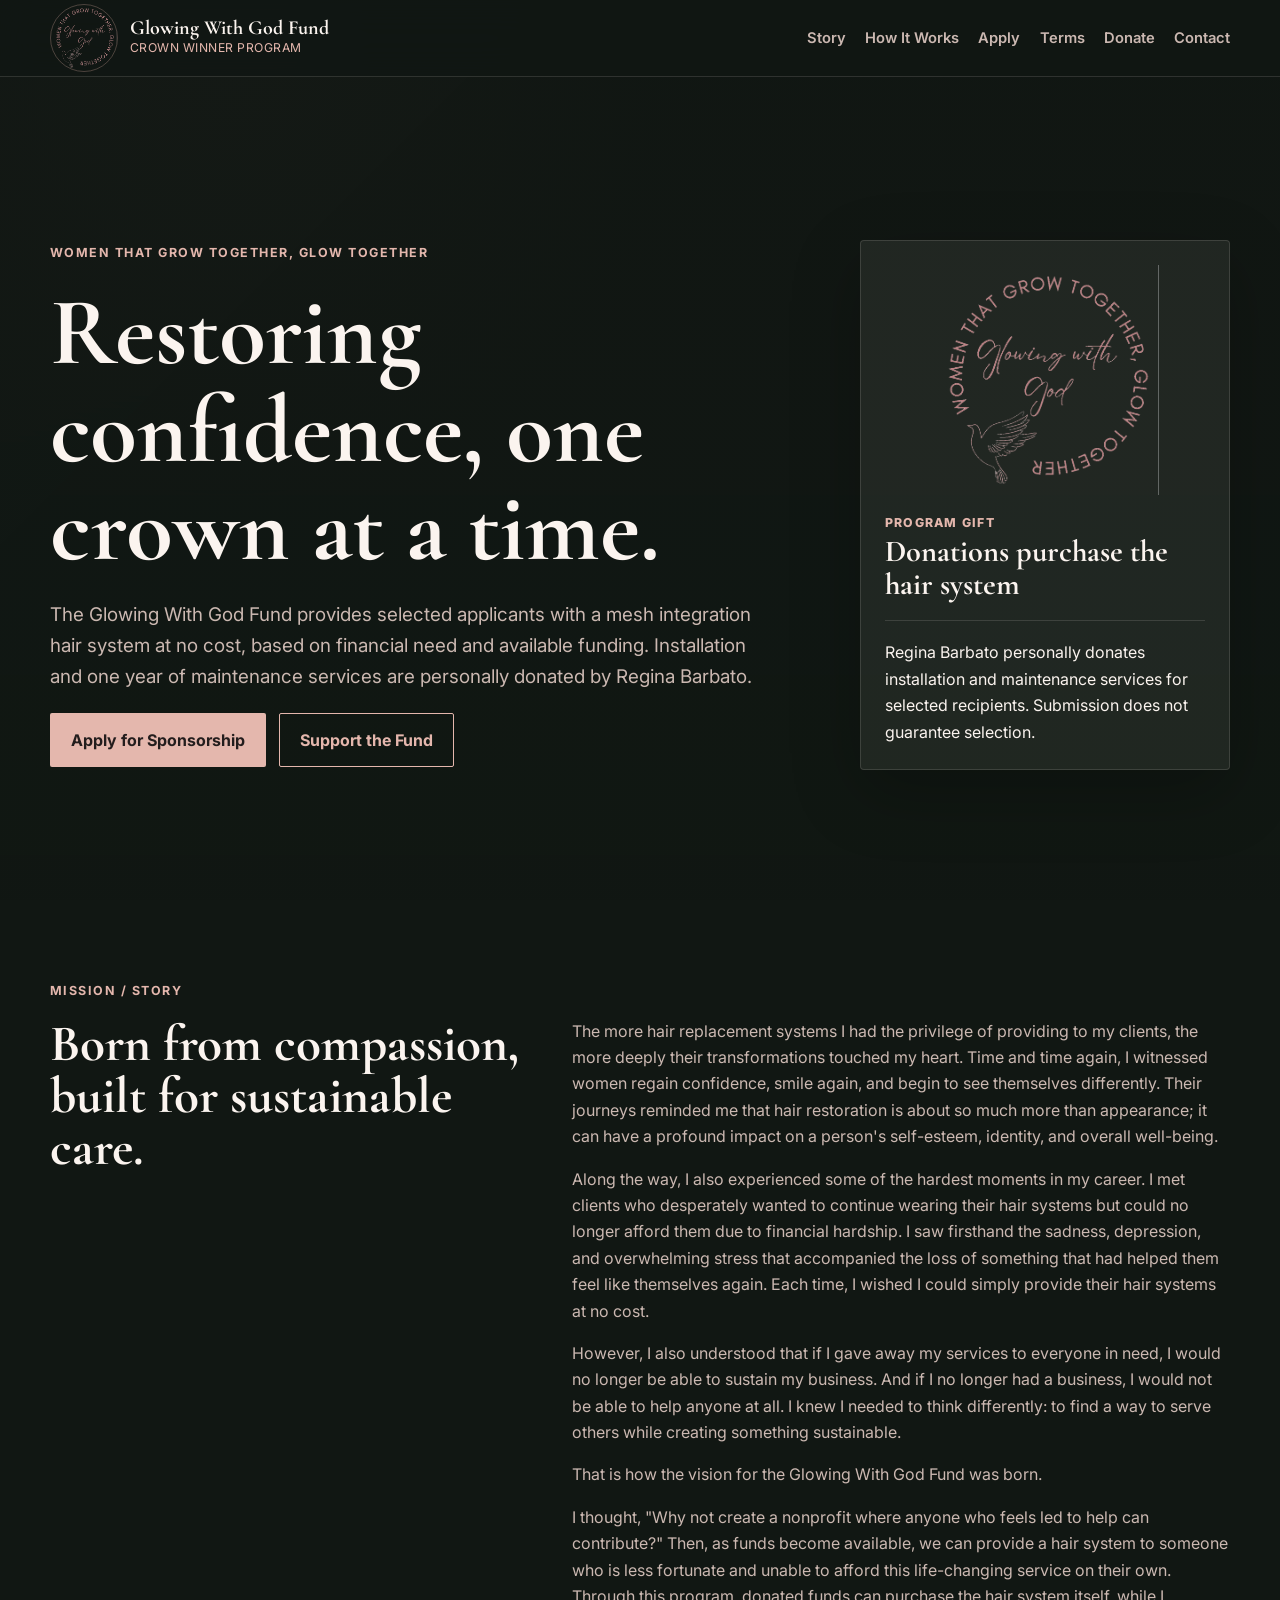
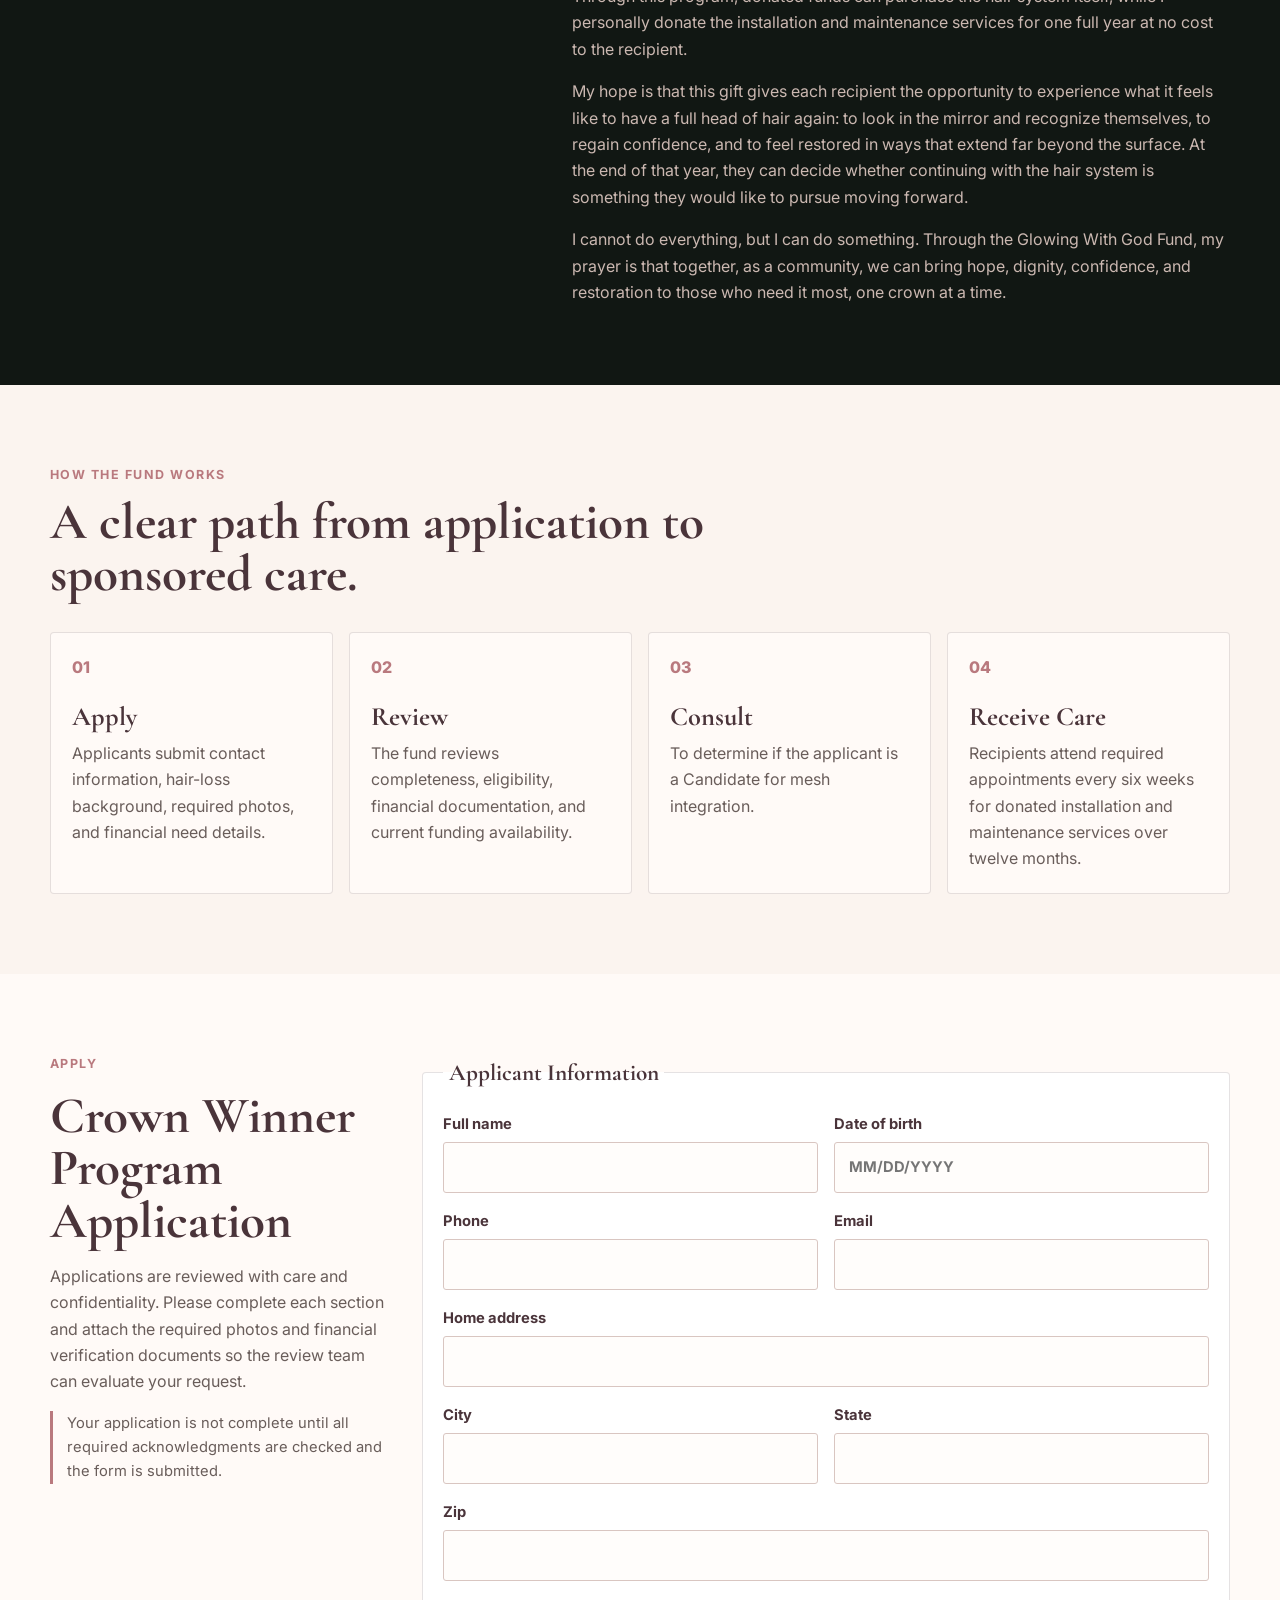
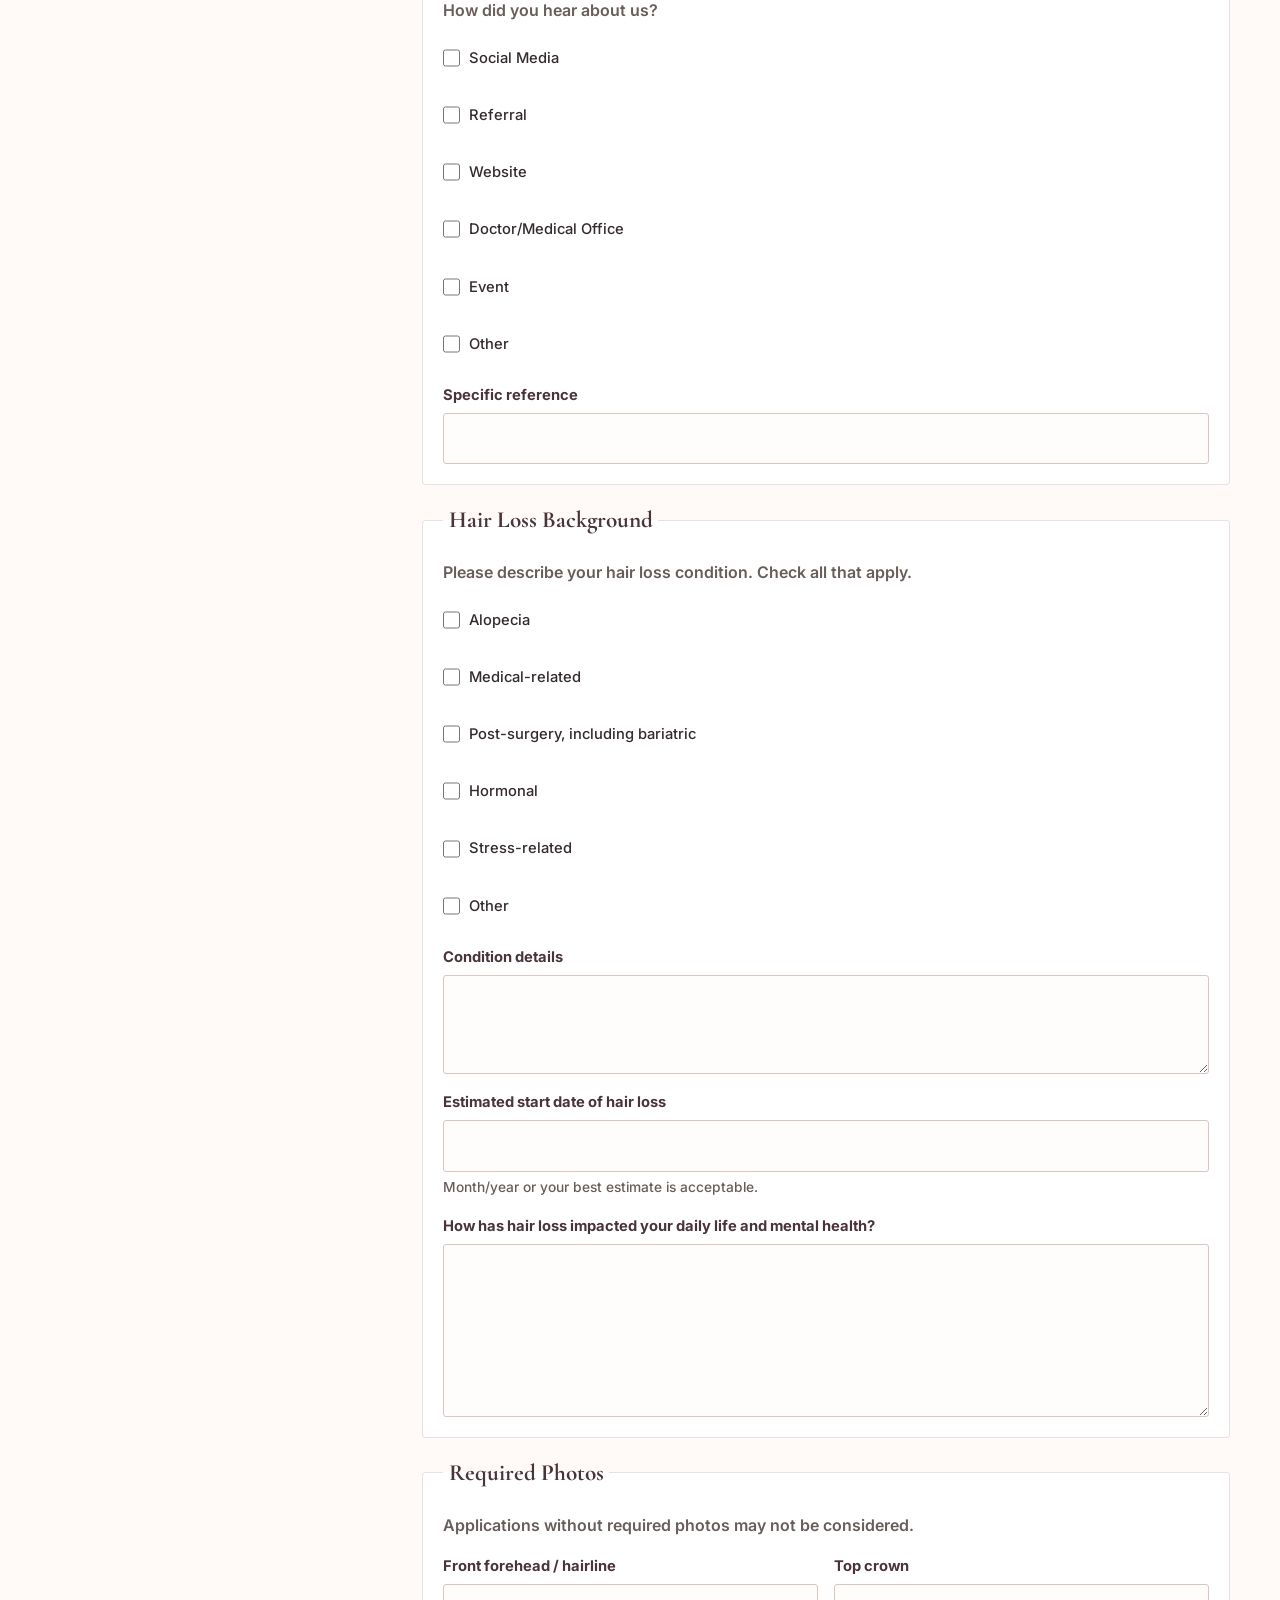
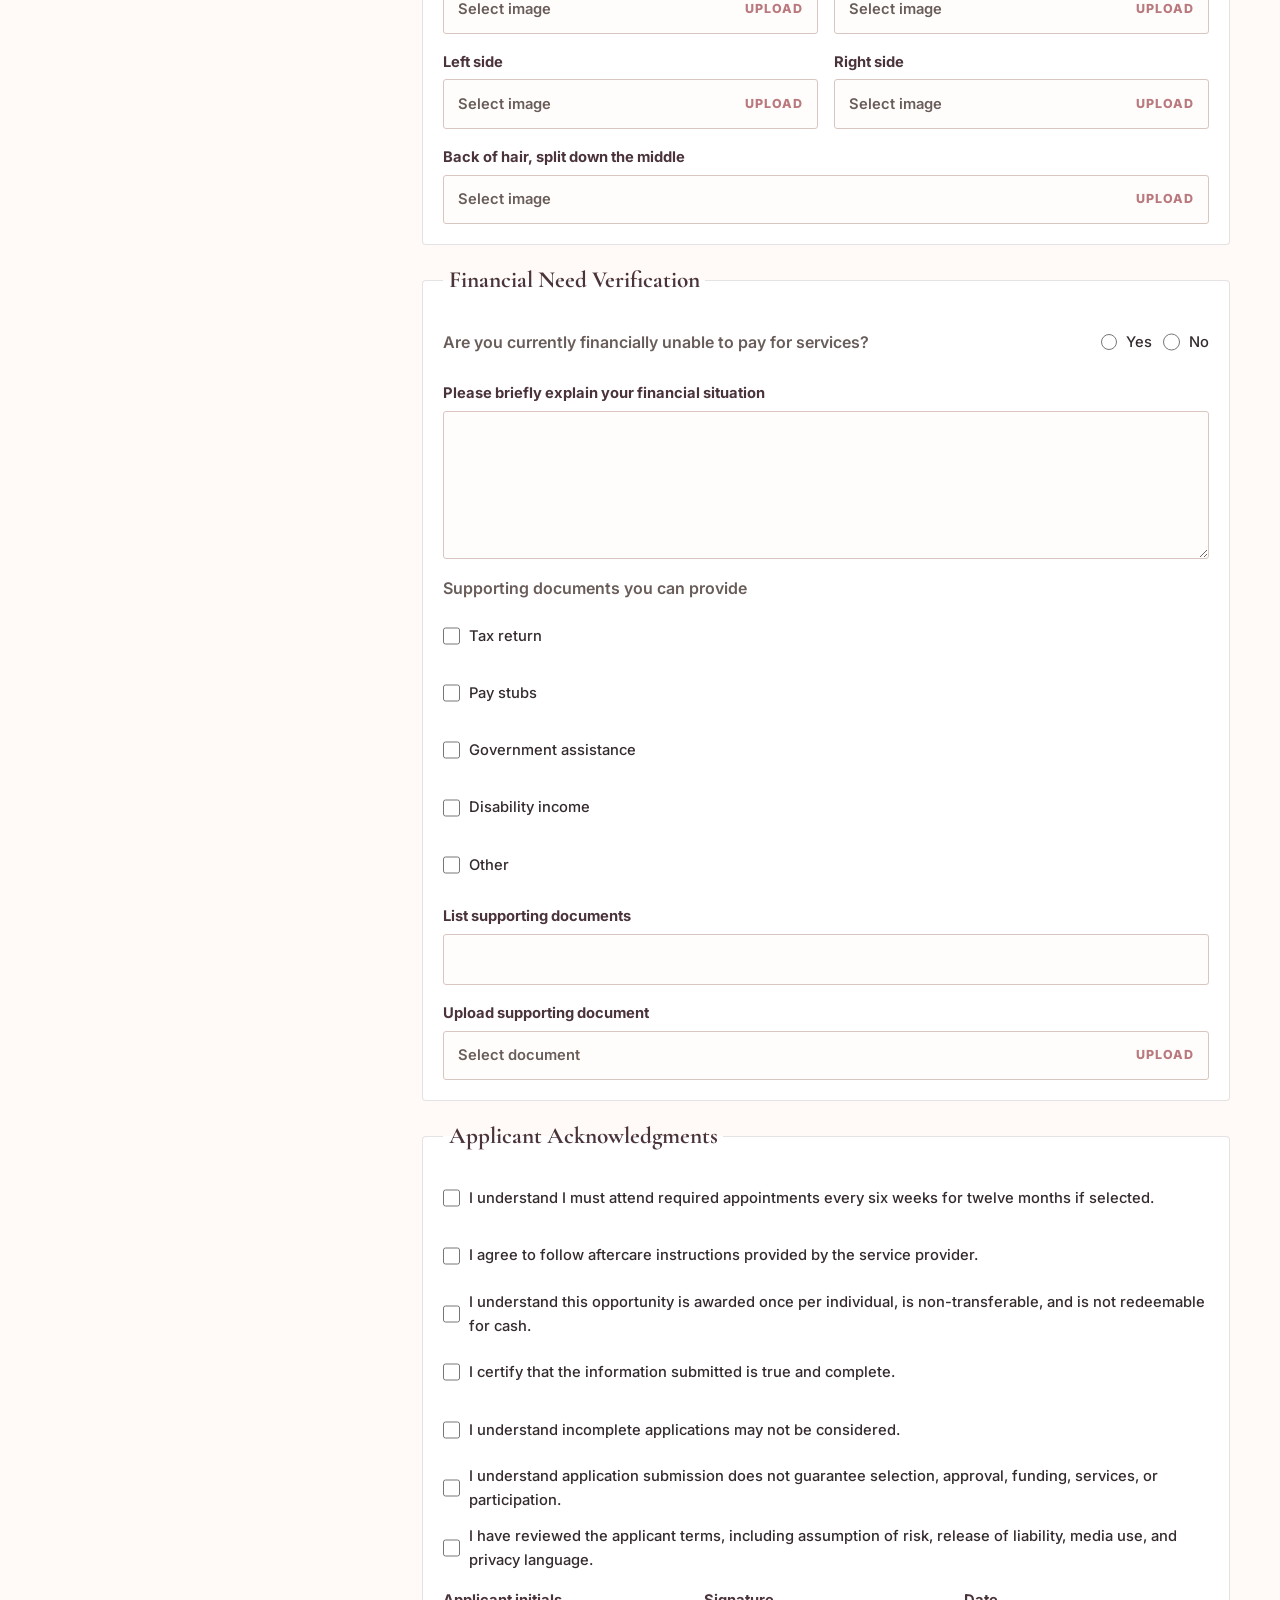
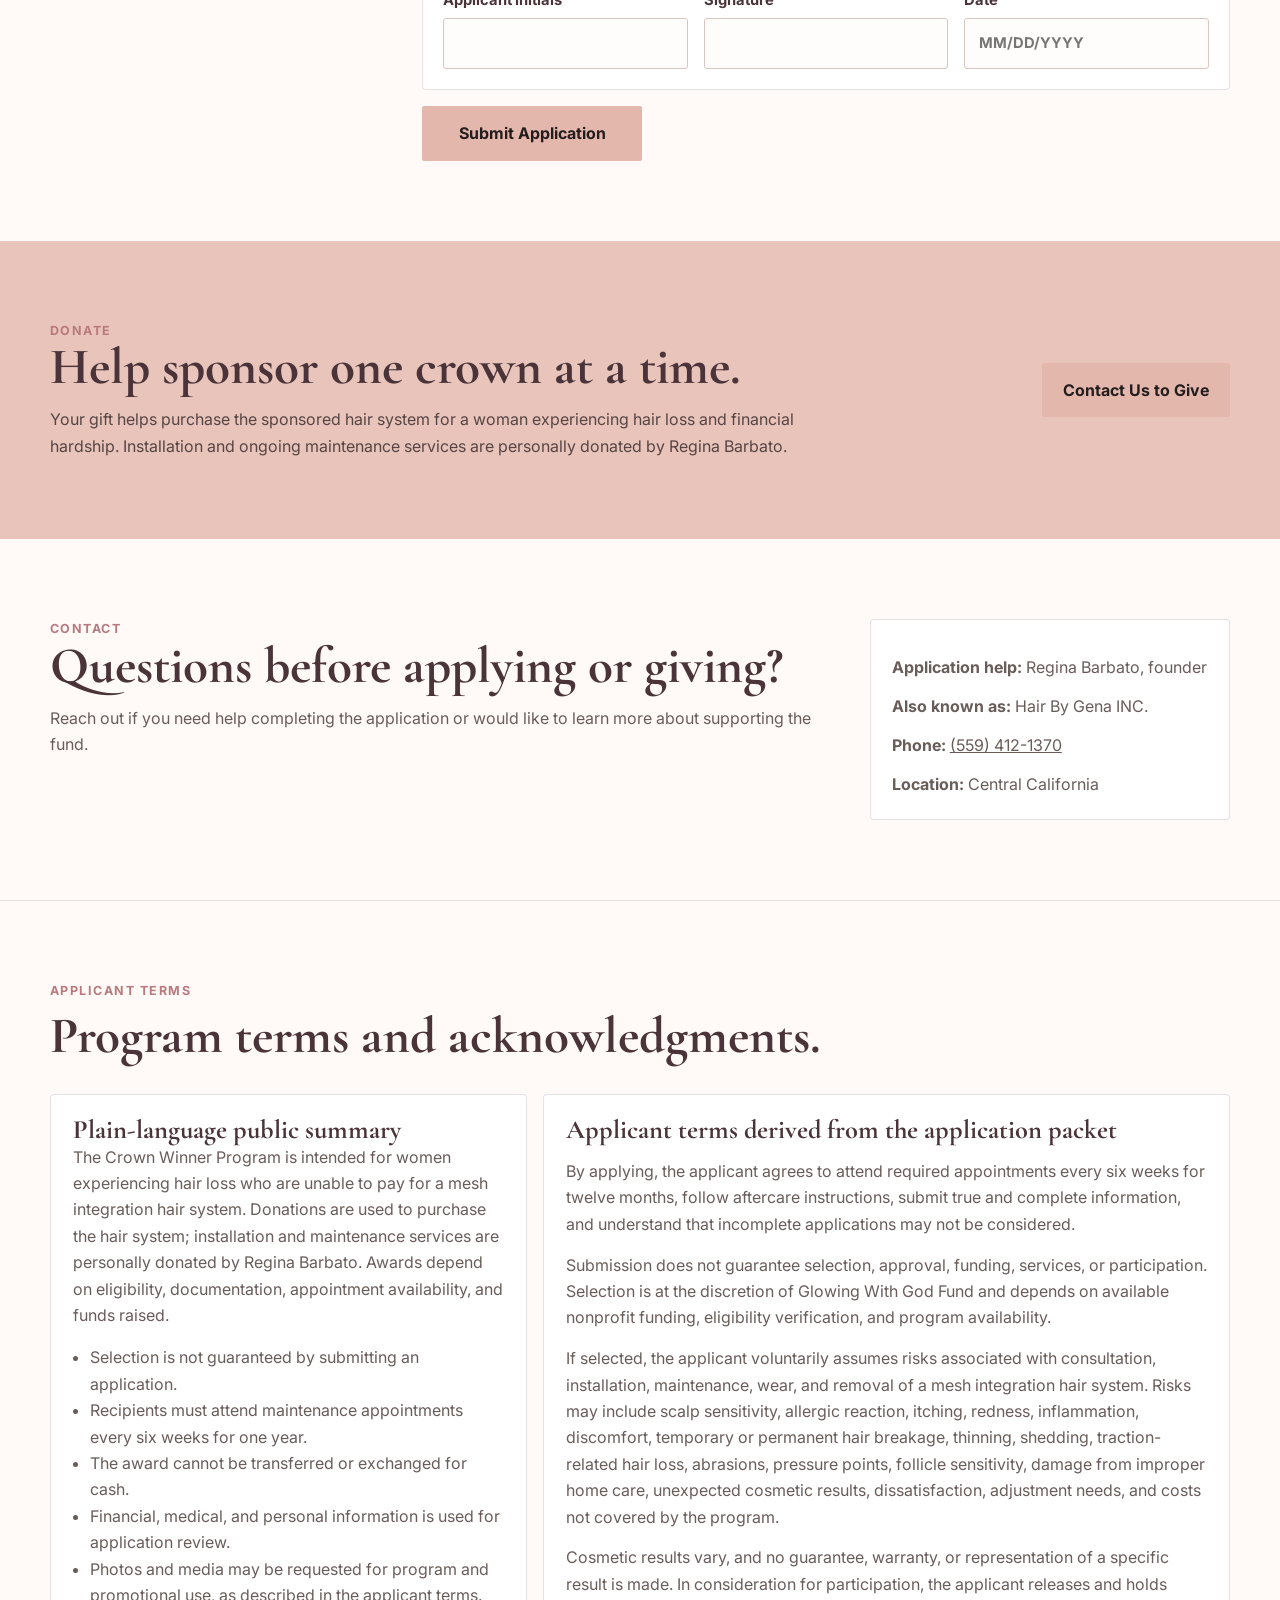
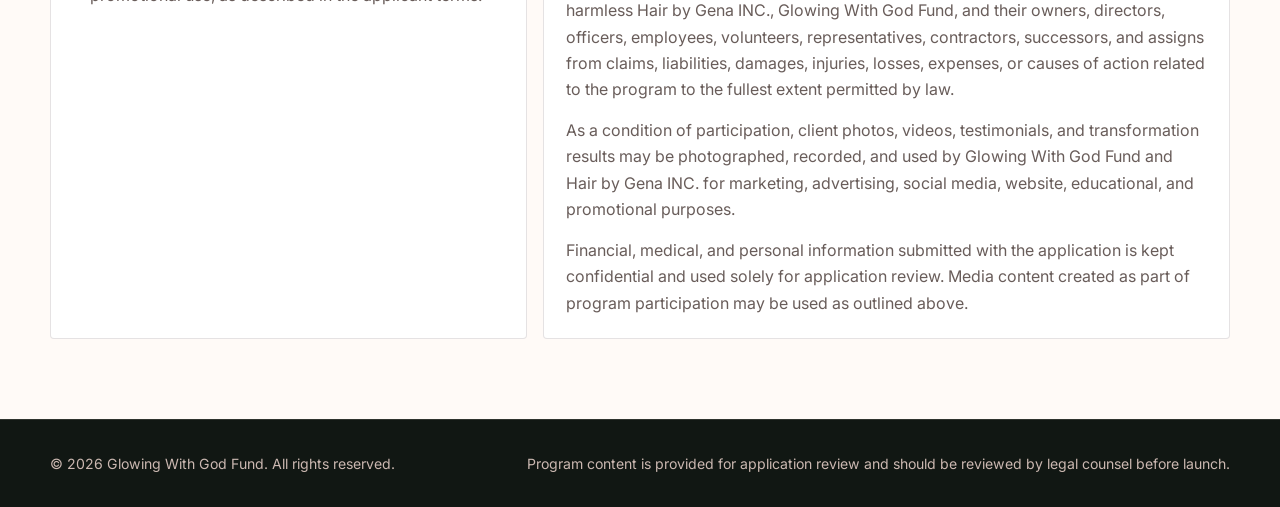
==== index.html @ 96e9b5cf "Publish static nonprofit site" ====
<!doctype html>
<html lang="en">
  <head>
    <meta charset="utf-8" />
    <meta name="viewport" content="width=device-width, initial-scale=1" />
    <title>Glowing With God Fund | Crown Winner Program</title>
    <meta
      name="description"
      content="Glowing With God Fund helps women experiencing hair loss receive a sponsored mesh integration hair system, with installation and maintenance services personally donated."
    />
    <link rel="preconnect" href="https://fonts.googleapis.com" />
    <link rel="preconnect" href="https://fonts.gstatic.com" crossorigin />
    <link
      href="https://fonts.googleapis.com/css2?family=Cormorant+Garamond:wght@500;600;700&family=Inter:wght@400;500;600;700&display=swap"
      rel="stylesheet"
    />
    <link rel="stylesheet" href="styles.css" />
  </head>
  <body>
    <a class="skip-link" href="#main">Skip to content</a>

    <header class="site-header" data-header>
      <nav class="nav" aria-label="Primary navigation">
        <a class="brand" href="#home" aria-label="Glowing With God Fund home">
          <img src="assets/glowing-with-god-logo-transparent.png" alt="" />
          <span>
            <strong>Glowing With God Fund</strong>
            <small>Crown Winner Program</small>
          </span>
        </a>
        <button class="nav-toggle" type="button" aria-expanded="false" aria-controls="nav-links">
          <span class="sr-only">Open navigation</span>
          <span></span><span></span><span></span>
        </button>
        <div class="nav-links" id="nav-links">
          <a href="#story">Story</a>
          <a href="#works">How It Works</a>
          <a href="#apply">Apply</a>
          <a href="#terms">Terms</a>
          <a href="#donate">Donate</a>
          <a href="#contact">Contact</a>
        </div>
      </nav>
    </header>

    <main id="main">
      <section class="hero" id="home">
        <div class="hero-copy">
          <p class="eyebrow">Women that grow together, glow together</p>
          <h1>Restoring confidence, one crown at a time.</h1>
          <p class="lead">
            The Glowing With God Fund provides selected applicants with a mesh integration hair
            system at no cost, based on financial need and available funding. Installation and one
            year of maintenance services are personally donated by Regina Barbato.
          </p>
          <div class="hero-actions">
            <a class="button primary" href="#apply">Apply for Sponsorship</a>
            <a class="button secondary" href="#donate">Support the Fund</a>
          </div>
        </div>
        <div class="hero-panel" aria-label="Program highlights">
          <img src="assets/glowing-with-god-logo-transparent.png" alt="Glowing With God Fund logo" />
          <div>
            <p class="stat-label">Program gift</p>
            <p class="stat">Donations purchase the hair system</p>
          </div>
          <div class="divider"></div>
          <p>
            Regina Barbato personally donates installation and maintenance services for selected
            recipients. Submission does not guarantee selection.
          </p>
        </div>
      </section>

      <section class="section story" id="story">
        <div class="section-kicker">Mission / Story</div>
        <div class="story-grid">
          <div>
            <h2>Born from compassion, built for sustainable care.</h2>
          </div>
          <div class="story-text">
            <p>
              The more hair replacement systems I had the privilege of providing to my clients, the
              more deeply their transformations touched my heart. Time and time again, I witnessed
              women regain confidence, smile again, and begin to see themselves differently. Their
              journeys reminded me that hair restoration is about so much more than appearance; it can
              have a profound impact on a person's self-esteem, identity, and overall well-being.
            </p>
            <p>
              Along the way, I also experienced some of the hardest moments in my career. I met
              clients who desperately wanted to continue wearing their hair systems but could no
              longer afford them due to financial hardship. I saw firsthand the sadness, depression,
              and overwhelming stress that accompanied the loss of something that had helped them
              feel like themselves again. Each time, I wished I could simply provide their hair
              systems at no cost.
            </p>
            <p>
              However, I also understood that if I gave away my services to everyone in need, I would
              no longer be able to sustain my business. And if I no longer had a business, I would
              not be able to help anyone at all. I knew I needed to think differently: to find a way
              to serve others while creating something sustainable.
            </p>
            <p>That is how the vision for the Glowing With God Fund was born.</p>
            <p>
              I thought, "Why not create a nonprofit where anyone who feels led to help can
              contribute?" Then, as funds become available, we can provide a hair system to someone
              who is less fortunate and unable to afford this life-changing service on their own.
              Through this program, donated funds can purchase the hair system itself, while I
              personally donate the installation and maintenance services for one full year at no cost
              to the recipient.
            </p>
            <p>
              My hope is that this gift gives each recipient the opportunity to experience what it
              feels like to have a full head of hair again: to look in the mirror and recognize
              themselves, to regain confidence, and to feel restored in ways that extend far beyond
              the surface. At the end of that year, they can decide whether continuing with the hair
              system is something they would like to pursue moving forward.
            </p>
            <p>
              I cannot do everything, but I can do something. Through the Glowing With God Fund, my
              prayer is that together, as a community, we can bring hope, dignity, confidence, and
              restoration to those who need it most, one crown at a time.
            </p>
          </div>
        </div>
      </section>

      <section class="section work-band" id="works">
        <div class="section-kicker">How the Fund Works</div>
        <h2>A clear path from application to sponsored care.</h2>
        <div class="steps">
          <article>
            <span>01</span>
            <h3>Apply</h3>
            <p>Applicants submit contact information, hair-loss background, required photos, and financial need details.</p>
          </article>
          <article>
            <span>02</span>
            <h3>Review</h3>
            <p>The fund reviews completeness, eligibility, financial documentation, and current funding availability.</p>
          </article>
          <article>
            <span>03</span>
            <h3>Consult</h3>
            <p>To determine if the applicant is a Candidate for mesh integration.</p>
          </article>
          <article>
            <span>04</span>
            <h3>Receive Care</h3>
            <p>Recipients attend required appointments every six weeks for donated installation and maintenance services over twelve months.</p>
          </article>
        </div>
      </section>

      <section class="section split-section" id="apply">
        <div class="section-intro">
          <p class="section-kicker">Apply</p>
          <h2>Crown Winner Program Application</h2>
          <p>
            Applications are reviewed with care and confidentiality. Please complete each section and
            attach the required photos and financial verification documents so the review team can
            evaluate your request.
          </p>
          <p class="small-note">
            Your application is not complete until all required acknowledgments are checked and the
            form is submitted.
          </p>
        </div>

        <form
          class="application-form"
          id="application-form"
          data-s3-upload-base-url="https://glowingwithgodfund-applications.s3.us-west-1.amazonaws.com/applications"
          data-google-sheets-endpoint="https://script.google.com/macros/s/AKfycbxCBGn1IDgrvnoCmrxVELpJODZOUtikKMqw_ncCc3iwYHxm-KV1kIiJFNYVpX8Do4hw/exec"
          method="post"
          enctype="multipart/form-data"
        >
          <fieldset>
            <legend>Applicant Information</legend>
            <div class="form-grid two">
              <label>Full name <input type="text" name="full_name" autocomplete="name" required /></label>
              <label>Date of birth <input type="text" name="date_of_birth" autocomplete="bday" inputmode="numeric" placeholder="MM/DD/YYYY" required /></label>
              <label>Phone <input type="tel" name="phone" autocomplete="tel" required /></label>
              <label>Email <input type="email" name="email" autocomplete="email" required /></label>
              <label class="wide">Home address <input type="text" name="address" autocomplete="street-address" required /></label>
              <label>City <input type="text" name="city" autocomplete="address-level2" required /></label>
              <label>State <input type="text" name="state" autocomplete="address-level1" maxlength="2" required /></label>
              <label>Zip <input type="text" name="zip" autocomplete="postal-code" required /></label>
            </div>
            <div class="check-group">
              <p>How did you hear about us?</p>
              <label><input type="checkbox" name="referral_source" value="Social Media" /> Social Media</label>
              <label><input type="checkbox" name="referral_source" value="Referral" /> Referral</label>
              <label><input type="checkbox" name="referral_source" value="Website" /> Website</label>
              <label><input type="checkbox" name="referral_source" value="Doctor/Medical Office" /> Doctor/Medical Office</label>
              <label><input type="checkbox" name="referral_source" value="Event" /> Event</label>
              <label><input type="checkbox" name="referral_source" value="Other" /> Other</label>
            </div>
            <label>Specific reference <input type="text" name="specific_reference" /></label>
          </fieldset>

          <fieldset>
            <legend>Hair Loss Background</legend>
            <div class="check-group">
              <p>Please describe your hair loss condition. Check all that apply.</p>
              <label><input type="checkbox" name="condition" value="Alopecia" /> Alopecia</label>
              <label><input type="checkbox" name="condition" value="Medical-related" /> Medical-related</label>
              <label><input type="checkbox" name="condition" value="Post-surgery" /> Post-surgery, including bariatric</label>
              <label><input type="checkbox" name="condition" value="Hormonal" /> Hormonal</label>
              <label><input type="checkbox" name="condition" value="Stress-related" /> Stress-related</label>
              <label><input type="checkbox" name="condition" value="Other" /> Other</label>
            </div>
            <label>Condition details <textarea name="condition_details" rows="3"></textarea></label>
            <label>Estimated start date of hair loss <input type="text" name="hair_loss_start" aria-describedby="hair-loss-start-help" /></label>
            <p class="field-help" id="hair-loss-start-help">Month/year or your best estimate is acceptable.</p>
            <label>How has hair loss impacted your daily life and mental health? <textarea name="impact" rows="6" required></textarea></label>
          </fieldset>

          <fieldset>
            <legend>Required Photos</legend>
            <p class="form-help">Applications without required photos may not be considered.</p>
            <div class="form-grid two">
              <label class="file-control">Front forehead / hairline <input type="file" name="photo_front" accept="image/*" required /><span>Select image</span></label>
              <label class="file-control">Top crown <input type="file" name="photo_crown" accept="image/*" required /><span>Select image</span></label>
              <label class="file-control">Left side <input type="file" name="photo_left" accept="image/*" required /><span>Select image</span></label>
              <label class="file-control">Right side <input type="file" name="photo_right" accept="image/*" required /><span>Select image</span></label>
              <label class="file-control wide">Back of hair, split down the middle <input type="file" name="photo_back" accept="image/*" required /><span>Select image</span></label>
            </div>
          </fieldset>

          <fieldset>
            <legend>Financial Need Verification</legend>
            <div class="radio-row">
              <p>Are you currently financially unable to pay for services?</p>
              <label><input type="radio" name="financial_hardship" value="Yes" required /> Yes</label>
              <label><input type="radio" name="financial_hardship" value="No" /> No</label>
            </div>
            <label>Please briefly explain your financial situation <textarea name="financial_explanation" rows="5" required></textarea></label>
            <div class="check-group">
              <p>Supporting documents you can provide</p>
              <label><input type="checkbox" name="supporting_documents" value="Tax return" /> Tax return</label>
              <label><input type="checkbox" name="supporting_documents" value="Pay stubs" /> Pay stubs</label>
              <label><input type="checkbox" name="supporting_documents" value="Government assistance" /> Government assistance</label>
              <label><input type="checkbox" name="supporting_documents" value="Disability income" /> Disability income</label>
              <label><input type="checkbox" name="supporting_documents" value="Other" /> Other</label>
            </div>
            <label>List supporting documents <input type="text" name="supporting_documents_list" /></label>
            <label class="file-control">Upload supporting document <input type="file" name="supporting_document_upload" /><span>Select document</span></label>
          </fieldset>

          <fieldset>
            <legend>Applicant Acknowledgments</legend>
            <div class="acknowledgments">
              <label><input type="checkbox" required /> I understand I must attend required appointments every six weeks for twelve months if selected.</label>
              <label><input type="checkbox" required /> I agree to follow aftercare instructions provided by the service provider.</label>
              <label><input type="checkbox" required /> I understand this opportunity is awarded once per individual, is non-transferable, and is not redeemable for cash.</label>
              <label><input type="checkbox" required /> I certify that the information submitted is true and complete.</label>
              <label><input type="checkbox" required /> I understand incomplete applications may not be considered.</label>
              <label><input type="checkbox" required /> I understand application submission does not guarantee selection, approval, funding, services, or participation.</label>
              <label><input type="checkbox" required /> I have reviewed the applicant terms, including assumption of risk, release of liability, media use, and privacy language.</label>
            </div>
            <div class="form-grid three">
              <label>Applicant initials <input type="text" name="initials" maxlength="6" required /></label>
              <label>Signature <input type="text" name="signature" required /></label>
              <label>Date <input type="text" name="signature_date" inputmode="numeric" placeholder="MM/DD/YYYY" required /></label>
            </div>
          </fieldset>

          <div class="form-actions">
            <button class="button primary" type="submit">Submit Application</button>
            <p id="form-status" role="status" aria-live="polite"></p>
          </div>
        </form>
      </section>

      <section class="section donate-band" id="donate">
        <div>
          <p class="section-kicker">Donate</p>
          <h2>Help sponsor one crown at a time.</h2>
          <p>
            Your gift helps purchase the sponsored hair system for a woman experiencing hair loss
            and financial hardship. Installation and ongoing maintenance services are personally
            donated by Regina Barbato.
          </p>
        </div>
        <a class="button primary" href="#contact">Contact Us to Give</a>
      </section>

      <section class="section contact" id="contact">
        <div>
          <p class="section-kicker">Contact</p>
          <h2>Questions before applying or giving?</h2>
          <p>
            Reach out if you need help completing the application or would like to learn more about
            supporting the fund.
          </p>
        </div>
        <div class="contact-card">
          <p><strong>Application help:</strong> Regina Barbato, founder</p>
          <p><strong>Also known as:</strong> Hair By Gena INC.</p>
          <p><strong>Phone:</strong> <a href="tel:+15594121370">(559) 412-1370</a></p>
          <p><strong>Location:</strong> Central California</p>
        </div>
      </section>

      <section class="section terms" id="terms">
        <div class="section-kicker">Applicant Terms</div>
        <h2>Program terms and acknowledgments.</h2>
        <div class="terms-grid">
          <article>
            <h3>Plain-language public summary</h3>
            <p>
              The Crown Winner Program is intended for women experiencing hair loss who are unable to
              pay for a mesh integration hair system. Donations are used to purchase the hair system;
              installation and maintenance services are personally donated by Regina Barbato. Awards
              depend on eligibility, documentation, appointment availability, and funds raised.
            </p>
            <ul>
              <li>Selection is not guaranteed by submitting an application.</li>
              <li>Recipients must attend maintenance appointments every six weeks for one year.</li>
              <li>The award cannot be transferred or exchanged for cash.</li>
              <li>Financial, medical, and personal information is used for application review.</li>
              <li>Photos and media may be requested for program and promotional use, as described in the applicant terms.</li>
            </ul>
          </article>
          <article class="formal-terms">
            <h3>Applicant terms derived from the application packet</h3>
            <p>
              By applying, the applicant agrees to attend required appointments every six weeks for
              twelve months, follow aftercare instructions, submit true and complete information, and
              understand that incomplete applications may not be considered.
            </p>
            <p>
              Submission does not guarantee selection, approval, funding, services, or participation.
              Selection is at the discretion of Glowing With God Fund and depends on available
              nonprofit funding, eligibility verification, and program availability.
            </p>
            <p>
              If selected, the applicant voluntarily assumes risks associated with consultation,
              installation, maintenance, wear, and removal of a mesh integration hair system. Risks may
              include scalp sensitivity, allergic reaction, itching, redness, inflammation,
              discomfort, temporary or permanent hair breakage, thinning, shedding, traction-related
              hair loss, abrasions, pressure points, follicle sensitivity, damage from improper home
              care, unexpected cosmetic results, dissatisfaction, adjustment needs, and costs not
              covered by the program.
            </p>
            <p>
              Cosmetic results vary, and no guarantee, warranty, or representation of a specific
              result is made. In consideration for participation, the applicant releases and holds
              harmless Hair by Gena INC., Glowing With God Fund, and their owners, directors,
              officers, employees, volunteers, representatives, contractors, successors, and assigns
              from claims, liabilities, damages, injuries, losses, expenses, or causes of action
              related to the program to the fullest extent permitted by law.
            </p>
            <p>
              As a condition of participation, client photos, videos, testimonials, and transformation
              results may be photographed, recorded, and used by Glowing With God Fund and Hair by
              Gena INC. for marketing, advertising, social media, website, educational, and
              promotional purposes.
            </p>
            <p>
              Financial, medical, and personal information submitted with the application is kept
              confidential and used solely for application review. Media content created as part of
              program participation may be used as outlined above.
            </p>
          </article>
        </div>
      </section>
    </main>

    <footer class="footer">
      <p>&copy; <span id="year"></span> Glowing With God Fund. All rights reserved.</p>
      <p>Program content is provided for application review and should be reviewed by legal counsel before launch.</p>
    </footer>

    <script src="script.js"></script>
  </body>
</html>
---- styles.css ----
:root {
  --bg: #111713;
  --bg-soft: #171f1a;
  --paper: #fbf4ef;
  --paper-warm: #f1ded6;
  --ink: #352b2d;
  --muted: #cbb8b1;
  --muted-dark: #695d5a;
  --rose: #e4b7ad;
  --rose-deep: #b9797e;
  --plum: #4a343a;
  --gold: #c8a46b;
  --line: rgba(228, 183, 173, 0.28);
  --dark-line: rgba(255, 244, 239, 0.13);
  --shadow: 0 22px 70px rgba(0, 0, 0, 0.24);
  --serif: "Cormorant Garamond", Georgia, serif;
  --sans: "Inter", system-ui, -apple-system, BlinkMacSystemFont, "Segoe UI", sans-serif;
}

* {
  box-sizing: border-box;
}

html {
  scroll-behavior: smooth;
}

body {
  margin: 0;
  background: var(--bg);
  color: var(--paper);
  font-family: var(--sans);
  font-size: 16px;
  line-height: 1.65;
}

body::before {
  position: fixed;
  inset: 0;
  z-index: -1;
  background:
    linear-gradient(rgba(17, 23, 19, 0.92), rgba(17, 23, 19, 0.96)),
    radial-gradient(circle at 18% 8%, rgba(228, 183, 173, 0.15), transparent 32%),
    linear-gradient(135deg, rgba(255, 244, 239, 0.04) 0 25%, transparent 25% 100%);
  content: "";
}

img {
  display: block;
  max-width: 100%;
}

a {
  color: inherit;
}

h1,
h2,
h3 {
  margin: 0;
  color: var(--paper);
  font-family: var(--serif);
  font-weight: 700;
  line-height: 1.02;
}

h1 {
  max-width: 850px;
  font-size: clamp(3.4rem, 7.5vw, 7.3rem);
}

h2 {
  font-size: clamp(2.25rem, 4vw, 4.25rem);
}

h3 {
  font-size: 1.65rem;
}

p {
  margin: 0;
}

button,
input,
textarea {
  font: inherit;
}

.skip-link {
  position: absolute;
  left: 1rem;
  top: 1rem;
  z-index: 100;
  transform: translateY(-150%);
  background: var(--paper);
  color: var(--bg);
  padding: 0.75rem 1rem;
  border-radius: 6px;
}

.skip-link:focus {
  transform: translateY(0);
}

.sr-only {
  position: absolute;
  width: 1px;
  height: 1px;
  padding: 0;
  margin: -1px;
  overflow: hidden;
  clip: rect(0, 0, 0, 0);
  white-space: nowrap;
  border: 0;
}

.site-header {
  position: sticky;
  top: 0;
  z-index: 20;
  background: rgba(17, 23, 19, 0.9);
  border-bottom: 1px solid var(--dark-line);
  backdrop-filter: blur(18px);
}

.nav {
  display: flex;
  align-items: center;
  justify-content: space-between;
  width: min(1180px, calc(100% - 32px));
  min-height: 76px;
  margin: 0 auto;
  gap: 1rem;
}

.brand {
  display: inline-flex;
  align-items: center;
  gap: 0.75rem;
  text-decoration: none;
}

.brand img {
  width: 68px;
  height: 68px;
  border: 1px solid var(--line);
  border-radius: 50%;
  object-fit: cover;
}

.brand strong,
.brand small {
  display: block;
}

.brand strong {
  font-family: var(--serif);
  font-size: 1.25rem;
  line-height: 1;
}

.brand small {
  color: var(--rose);
  font-size: 0.76rem;
  letter-spacing: 0.04em;
  text-transform: uppercase;
}

.nav-links {
  display: flex;
  align-items: center;
  gap: 1.2rem;
  color: var(--muted);
  font-size: 0.92rem;
  font-weight: 600;
}

.nav-links a {
  text-decoration: none;
}

.nav-links a:hover,
.nav-links a:focus {
  color: var(--rose);
}

.nav-toggle {
  display: none;
  width: 42px;
  height: 42px;
  border: 1px solid var(--line);
  border-radius: 6px;
  background: transparent;
  color: var(--paper);
}

.nav-toggle span:not(.sr-only) {
  display: block;
  width: 18px;
  height: 2px;
  margin: 4px auto;
  background: currentColor;
}

.hero {
  display: grid;
  grid-template-columns: minmax(0, 1fr) 370px;
  width: min(1180px, calc(100% - 32px));
  min-height: calc(100svh - 76px);
  margin: 0 auto;
  padding: 6rem 0 4rem;
  gap: 3rem;
  align-items: center;
}

.hero-copy {
  display: grid;
  gap: 1.3rem;
}

.eyebrow,
.section-kicker {
  color: var(--rose);
  font-size: 0.78rem;
  font-weight: 700;
  letter-spacing: 0.12em;
  text-transform: uppercase;
}

.lead {
  max-width: 720px;
  color: var(--muted);
  font-size: 1.18rem;
}

.hero-actions,
.form-actions {
  display: flex;
  flex-wrap: wrap;
  gap: 0.8rem;
  align-items: center;
}

.button {
  display: inline-flex;
  align-items: center;
  justify-content: center;
  min-height: 50px;
  border: 1px solid transparent;
  border-radius: 2px;
  padding: 0.82rem 1.25rem;
  font-weight: 700;
  text-decoration: none;
  cursor: pointer;
  transition: background 160ms ease, color 160ms ease, border-color 160ms ease;
}

.button.primary {
  background: var(--rose);
  color: #231d1d;
}

.button.primary:hover,
.button.primary:focus {
  background: #f0c8bf;
}

.button.secondary {
  background: transparent;
  border-color: var(--rose);
  color: var(--rose);
}

.button.secondary:hover,
.button.secondary:focus {
  background: rgba(228, 183, 173, 0.12);
}

.hero-panel {
  display: grid;
  gap: 1.15rem;
  padding: 1.5rem;
  background: rgba(251, 244, 239, 0.07);
  border: 1px solid var(--dark-line);
  border-radius: 4px;
  box-shadow: var(--shadow);
}

.hero-panel img {
  width: 230px;
  height: 230px;
  margin: 0 auto;
  border-radius: 0;
  object-fit: contain;
}

.stat-label {
  color: var(--rose);
  font-size: 0.77rem;
  font-weight: 800;
  letter-spacing: 0.1em;
  text-transform: uppercase;
}

.stat {
  margin-top: 0.15rem;
  color: var(--paper);
  font-family: var(--serif);
  font-size: 1.9rem;
  font-weight: 700;
  line-height: 1.08;
}

.divider {
  height: 1px;
  background: var(--dark-line);
}

.section {
  width: min(1180px, calc(100% - 32px));
  margin: 0 auto;
  padding: 5rem 0;
  scroll-margin-top: 90px;
}

.story-grid {
  display: grid;
  grid-template-columns: 0.72fr 1fr;
  gap: 3rem;
  margin-top: 1rem;
}

.story-text {
  display: grid;
  gap: 1rem;
  color: var(--muted);
}

.work-band,
.donate-band {
  width: 100%;
  max-width: none;
  padding-right: max(16px, calc((100vw - 1180px) / 2));
  padding-left: max(16px, calc((100vw - 1180px) / 2));
  background: var(--paper);
  color: var(--ink);
}

.work-band h2,
.donate-band h2,
.terms h2,
.contact h2,
.split-section h2 {
  color: var(--plum);
}

.work-band .section-kicker,
.donate-band .section-kicker,
.split-section .section-kicker,
.contact .section-kicker,
.terms .section-kicker {
  color: var(--rose-deep);
}

.work-band h2 {
  max-width: 760px;
  margin-top: 0.6rem;
}

.steps {
  display: grid;
  grid-template-columns: repeat(4, 1fr);
  gap: 1rem;
  margin-top: 2rem;
}

.steps article {
  min-height: 230px;
  padding: 1.3rem;
  background: #fffaf7;
  border: 1px solid rgba(74, 52, 58, 0.14);
  border-radius: 4px;
}

.steps span {
  color: var(--rose-deep);
  font-weight: 800;
}

.steps h3 {
  margin-top: 1.5rem;
  color: var(--plum);
}

.steps p {
  margin-top: 0.55rem;
  color: var(--muted-dark);
}

.split-section,
.contact,
.terms {
  width: 100%;
  max-width: none;
  padding-right: max(16px, calc((100vw - 1180px) / 2));
  padding-left: max(16px, calc((100vw - 1180px) / 2));
  background: #fffaf7;
  color: var(--ink);
}

.split-section {
  display: grid;
  grid-template-columns: 340px minmax(0, 1fr);
  gap: 2rem;
  align-items: start;
}

.section-intro {
  position: sticky;
  top: 100px;
  display: grid;
  gap: 1rem;
}

.section-intro p:not(.section-kicker),
.small-note {
  color: var(--muted-dark);
}

.small-note {
  border-left: 3px solid var(--rose-deep);
  padding-left: 0.85rem;
  font-size: 0.92rem;
}

.application-form {
  display: grid;
  gap: 1rem;
}

fieldset {
  display: grid;
  gap: 1rem;
  margin: 0;
  padding: 1.25rem;
  background: #ffffff;
  border: 1px solid rgba(74, 52, 58, 0.14);
  border-radius: 4px;
}

legend {
  padding: 0 0.35rem;
  color: var(--plum);
  font-family: var(--serif);
  font-size: 1.45rem;
  font-weight: 700;
}

label {
  display: grid;
  gap: 0.35rem;
  color: var(--plum);
  font-size: 0.92rem;
  font-weight: 700;
}

input,
textarea {
  width: 100%;
  min-width: 0;
  min-height: 46px;
  border: 1px solid #d9c6c1;
  border-radius: 3px;
  background: #fffdfb;
  color: var(--ink);
  padding: 0.78rem 0.85rem;
}

input[type="checkbox"],
input[type="radio"] {
  width: 1.05rem;
  height: 1.05rem;
  flex: 0 0 1.05rem;
  margin: 0;
  accent-color: var(--rose-deep);
}

input[type="file"] {
  position: absolute;
  width: 1px;
  height: 1px;
  opacity: 0;
  pointer-events: none;
}

.file-control span {
  display: flex;
  align-items: center;
  justify-content: space-between;
  min-height: 48px;
  border: 1px solid #d9c6c1;
  border-radius: 3px;
  background: #fffdfb;
  color: var(--muted-dark);
  padding: 0.72rem 0.85rem;
  font-weight: 600;
}

.file-control span::after {
  color: var(--rose-deep);
  content: "Upload";
  font-size: 0.78rem;
  font-weight: 800;
  letter-spacing: 0.08em;
  text-transform: uppercase;
}

.file-control:focus-within span {
  outline: 3px solid rgba(185, 121, 126, 0.28);
  outline-offset: 2px;
}

input:focus,
textarea:focus,
button:focus,
a:focus {
  outline: 3px solid rgba(185, 121, 126, 0.35);
  outline-offset: 2px;
}

textarea {
  resize: vertical;
}

.form-grid {
  display: flex;
  flex-wrap: wrap;
  gap: 1rem;
}

.form-grid.two > label {
  flex: 1 1 calc(50% - 0.5rem);
}

.form-grid.three > label {
  flex: 1 1 calc(33.333% - 0.7rem);
}

.wide {
  flex-basis: 100% !important;
}

.check-group,
.radio-row,
.acknowledgments {
  display: grid;
  gap: 0.7rem;
}

.check-group p,
.radio-row p,
.form-help,
.field-help {
  color: var(--muted-dark);
  font-weight: 600;
}

.field-help {
  margin-top: -0.75rem;
  font-size: 0.86rem;
  font-weight: 500;
}

.check-group label,
.radio-row label,
.acknowledgments label {
  display: flex;
  align-items: center;
  gap: 0.55rem;
  color: var(--ink);
  font-weight: 500;
}

.radio-row {
  grid-template-columns: 1fr auto auto;
  align-items: center;
}

.form-actions {
  align-items: flex-start;
}

.form-actions .button {
  display: block;
  flex: 0 0 auto;
  min-width: 220px;
  text-align: center;
  appearance: none;
}

#form-status {
  flex: 1 1 260px;
  min-width: 0;
  color: var(--muted-dark);
  font-weight: 700;
}

.terms {
  border-top: 1px solid rgba(74, 52, 58, 0.12);
}

.terms h2 {
  max-width: 800px;
  margin-top: 0.55rem;
}

.terms-grid {
  display: grid;
  grid-template-columns: 0.82fr 1.18fr;
  gap: 1rem;
  margin-top: 2rem;
}

.terms-grid article {
  padding: 1.35rem;
  background: #ffffff;
  border: 1px solid rgba(74, 52, 58, 0.14);
  border-radius: 4px;
}

.terms-grid h3 {
  color: var(--plum);
}

.terms-grid p,
.terms-grid li {
  color: var(--muted-dark);
}

.terms-grid ul {
  margin: 1rem 0 0;
  padding-left: 1.1rem;
}

.formal-terms {
  display: grid;
  gap: 0.9rem;
}

.donate-band {
  display: grid;
  grid-template-columns: minmax(0, 1fr) auto;
  gap: 2rem;
  align-items: center;
  background: #e8c4bb;
}

.donate-band p:not(.section-kicker) {
  max-width: 760px;
  margin-top: 0.8rem;
  color: #574544;
}

details {
  padding: 1.1rem;
  background: #ffffff;
  border: 1px solid rgba(74, 52, 58, 0.14);
  border-radius: 4px;
}

summary {
  color: var(--plum);
  font-weight: 800;
  cursor: pointer;
}

details p {
  margin-top: 0.8rem;
  color: var(--muted-dark);
}

.contact {
  display: grid;
  grid-template-columns: minmax(0, 1fr) 360px;
  gap: 2rem;
  align-items: start;
}

.contact p:not(.section-kicker) {
  margin-top: 0.8rem;
  color: var(--muted-dark);
}

.contact-card {
  padding: 1.3rem;
  background: #ffffff;
  border: 1px solid rgba(74, 52, 58, 0.14);
  border-radius: 4px;
}

.contact-card p + p {
  margin-top: 0.7rem;
}

.footer {
  display: flex;
  flex-wrap: wrap;
  justify-content: space-between;
  gap: 1rem;
  padding: 2rem max(16px, calc((100vw - 1180px) / 2));
  border-top: 1px solid var(--dark-line);
  color: var(--muted);
  font-size: 0.88rem;
}

@media (max-width: 980px) {
  .hero,
  .story-grid,
  .split-section,
  .terms-grid,
  .donate-band,
  .contact {
    grid-template-columns: 1fr;
  }

  .hero {
    min-height: auto;
  }

  .steps {
    grid-template-columns: repeat(2, 1fr);
  }

  .section-intro {
    position: static;
  }
}

@media (max-width: 760px) {
  .nav-toggle {
    display: inline-block;
  }

  .nav-links {
    position: absolute;
    left: 16px;
    right: 16px;
    top: 76px;
    display: none;
    flex-direction: column;
    align-items: stretch;
    padding: 1rem;
    background: #151d18;
    border: 1px solid var(--dark-line);
    border-radius: 4px;
    box-shadow: var(--shadow);
  }

  .nav-links.is-open {
    display: flex;
  }

  .nav-links a {
    padding: 0.5rem;
  }

  .hero,
  .section {
    width: min(100% - 28px, 1180px);
  }

  .hero {
    padding-top: 3.2rem;
  }

  .steps,
  .radio-row {
    grid-template-columns: 1fr;
  }

  .form-grid {
    display: grid;
    grid-template-columns: 1fr;
  }

  .form-grid.two > label,
  .form-grid.three > label,
  .wide {
    flex-basis: auto !important;
  }

  fieldset {
    padding: 1rem;
  }

  label {
    min-width: 0;
  }

  input,
  textarea,
  .file-control span {
    min-height: 50px;
    font-size: 1rem;
  }

  .form-actions {
    display: grid;
    grid-template-columns: 1fr;
  }

  .form-actions .button {
    width: 100%;
    min-width: 0;
  }

  .radio-row {
    align-items: start;
  }

  .brand span {
    max-width: 190px;
  }
}
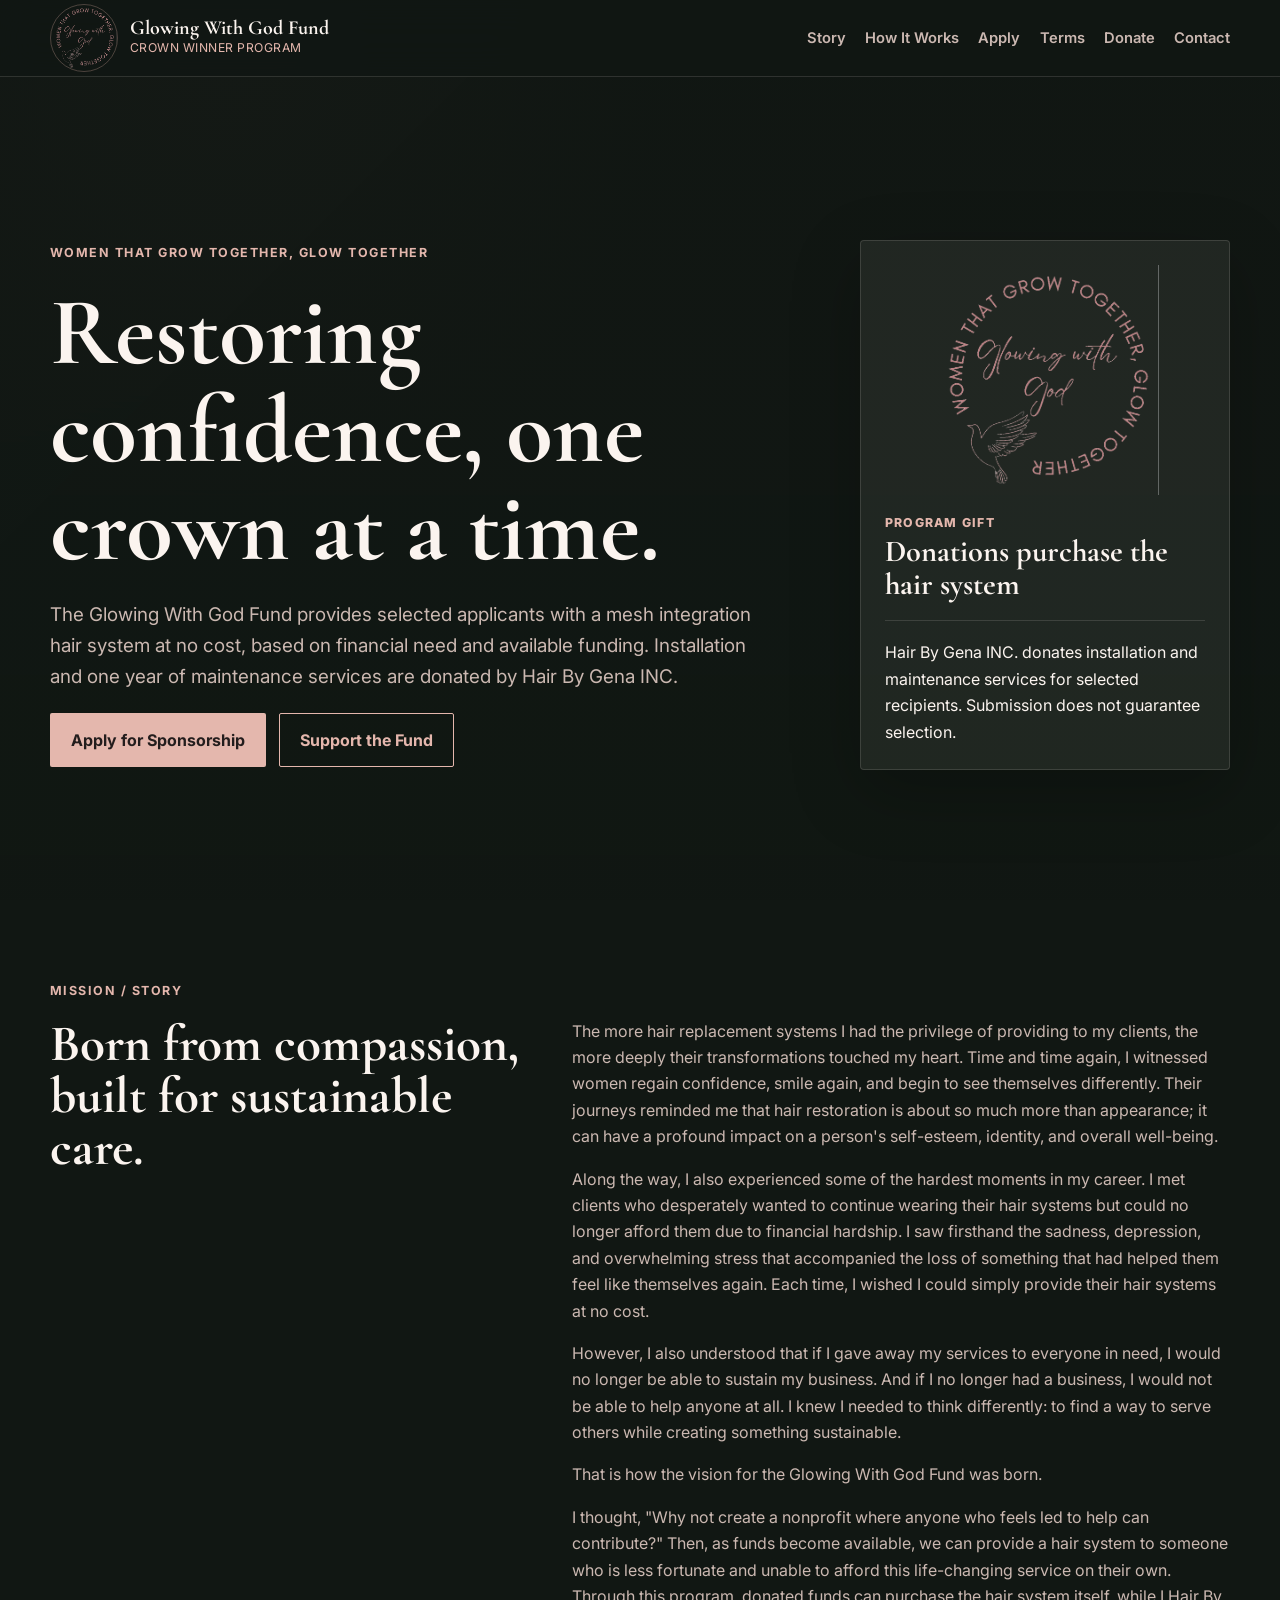
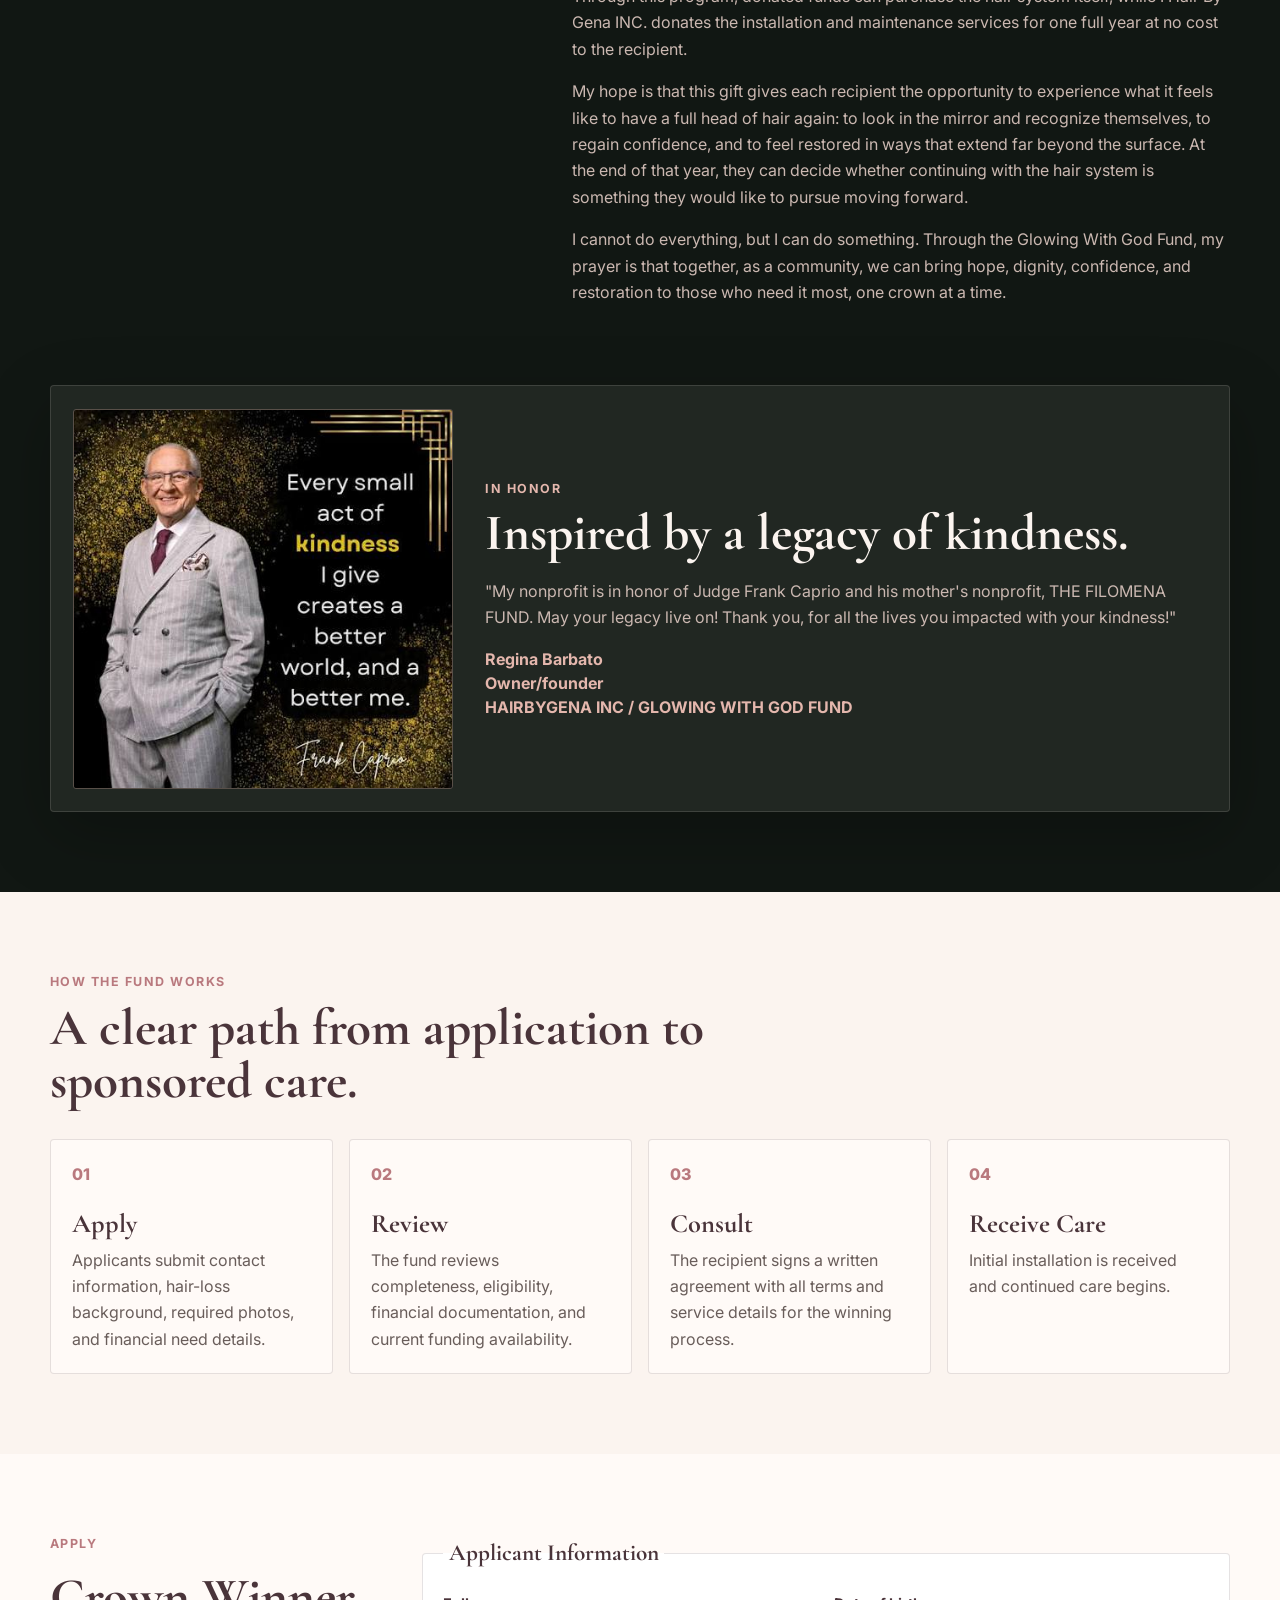
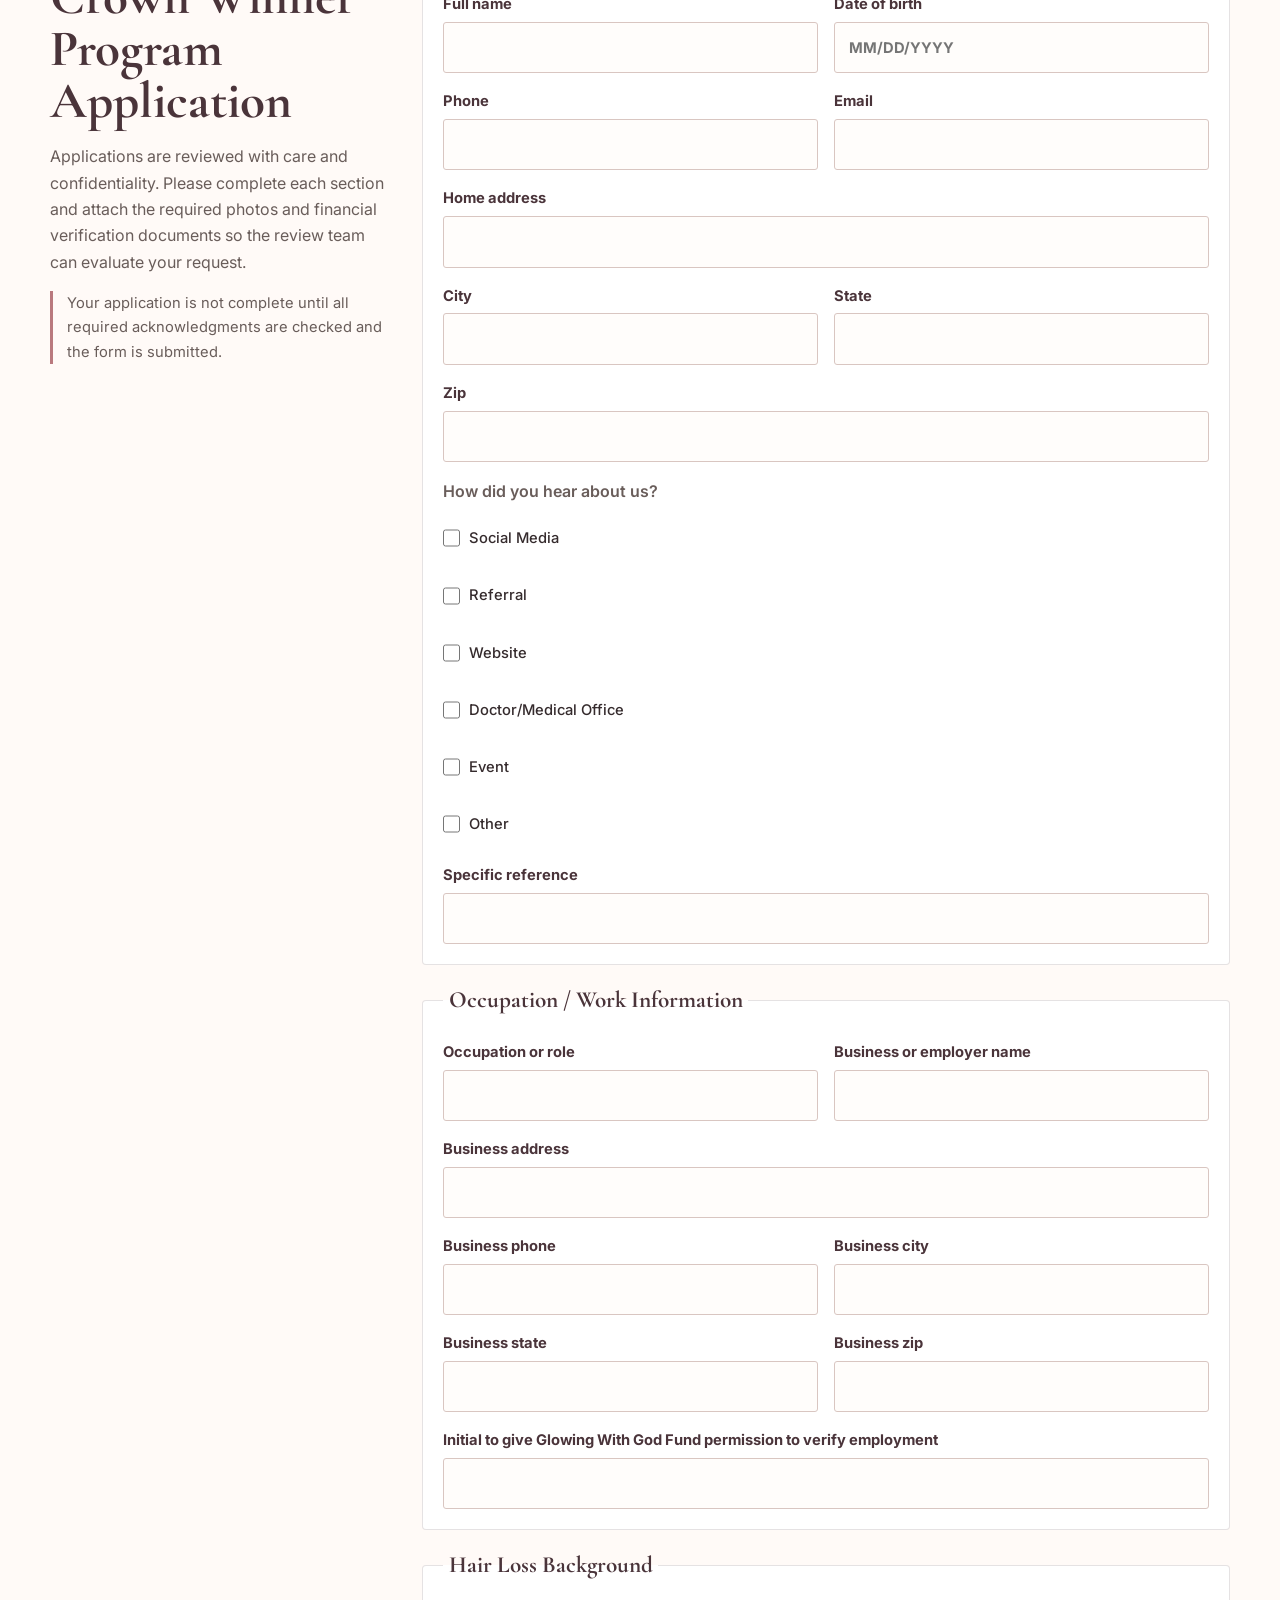
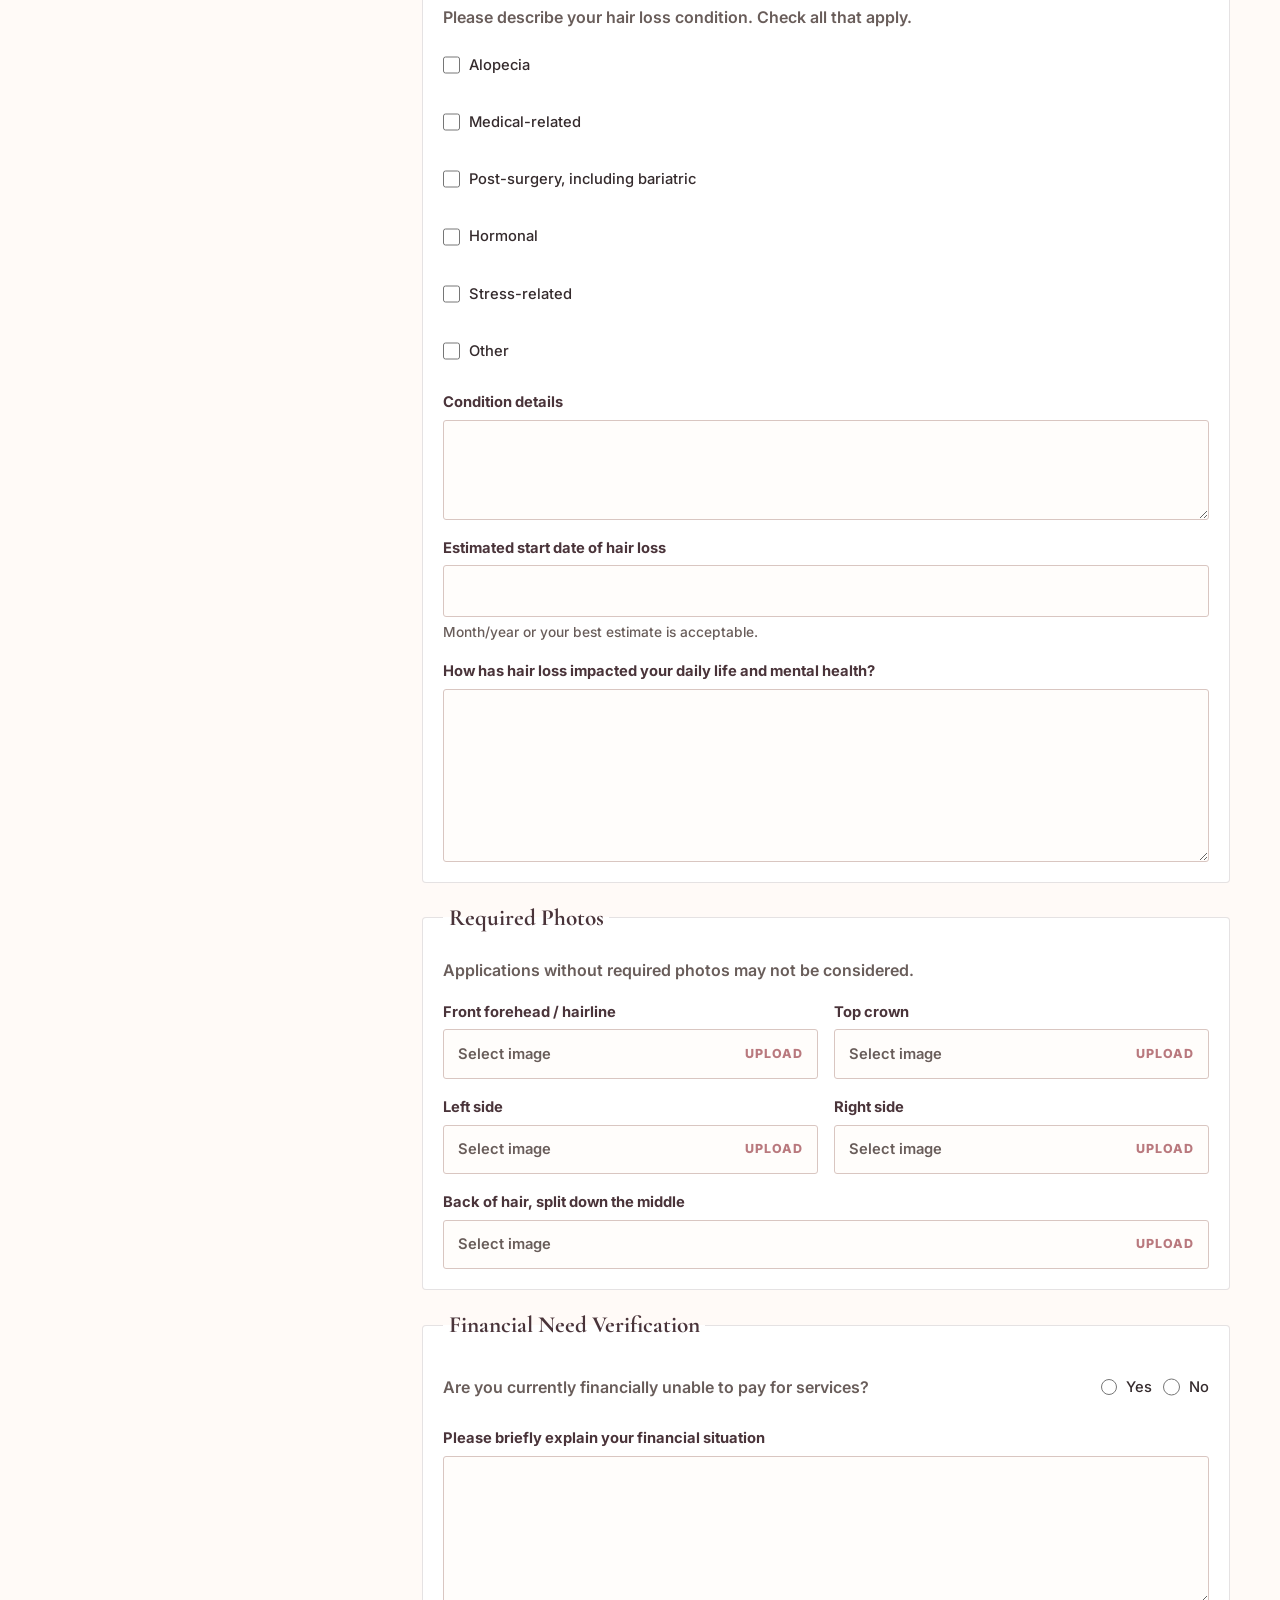
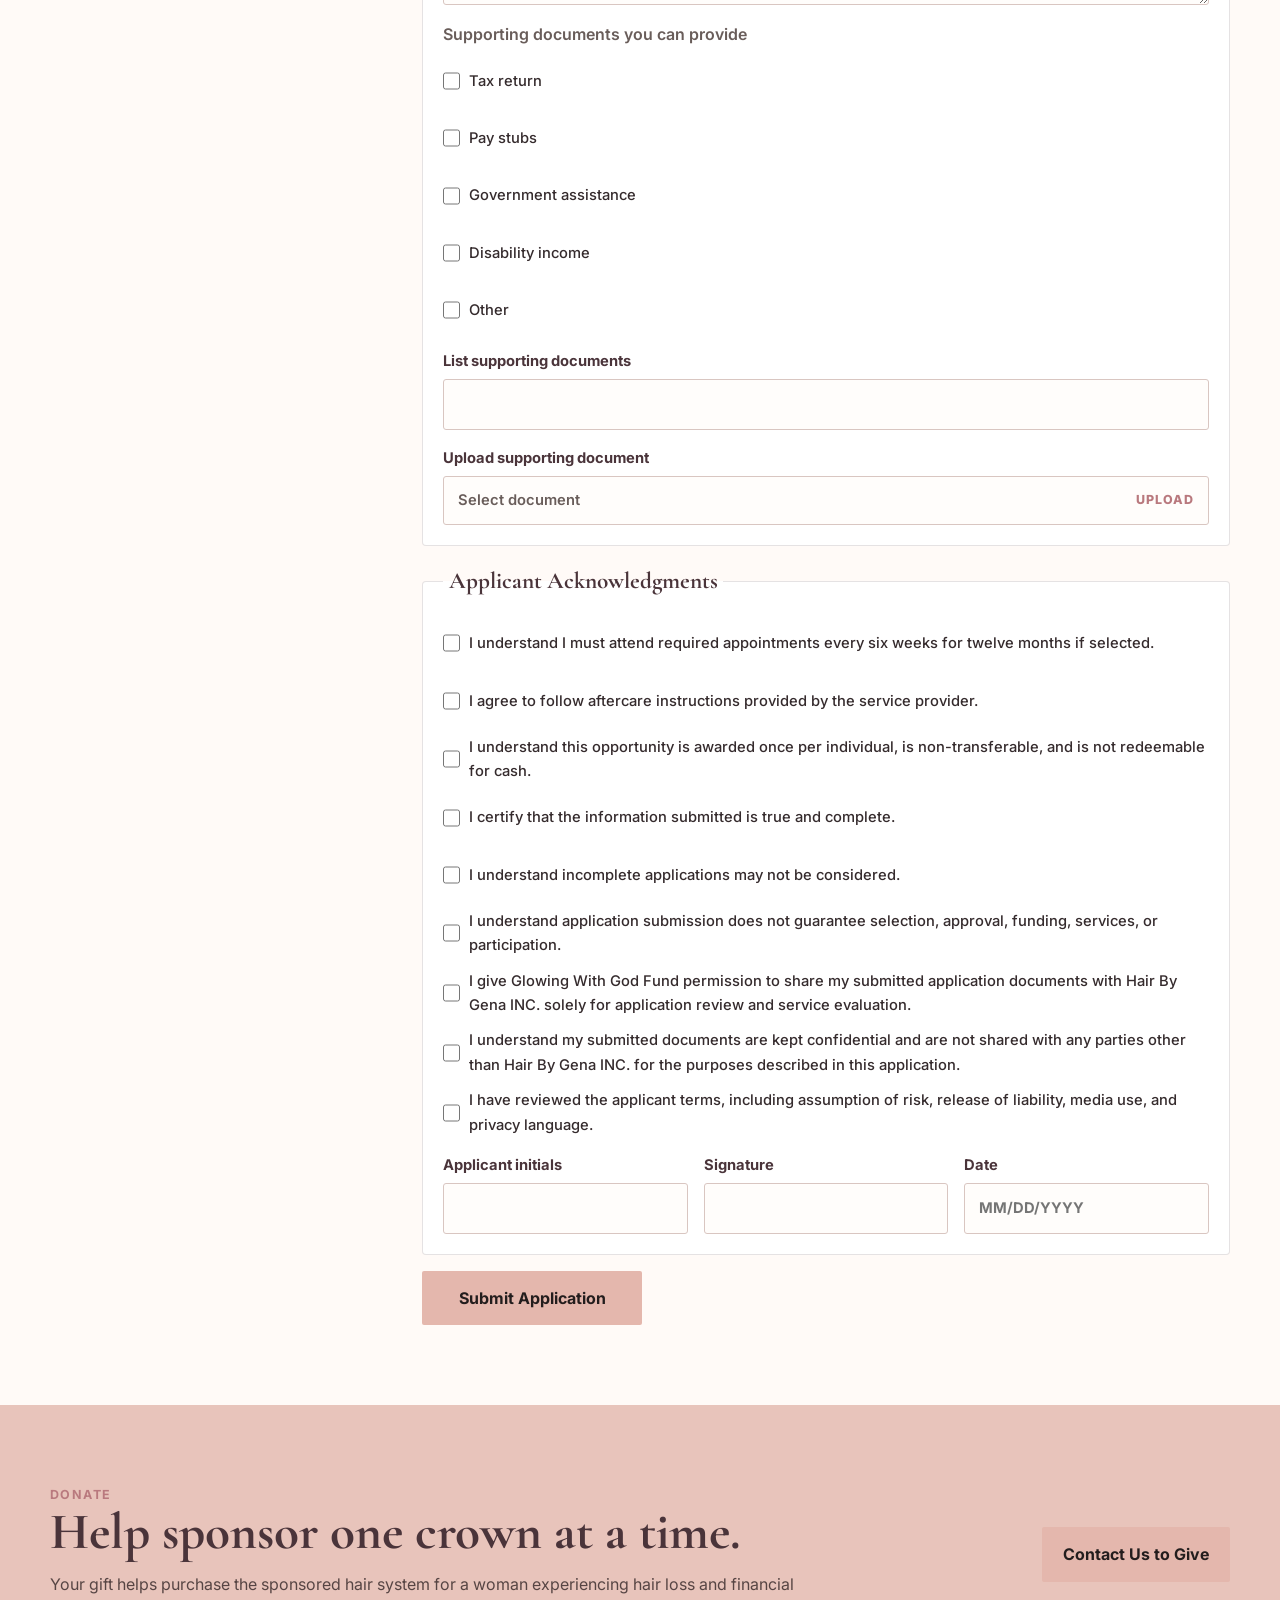
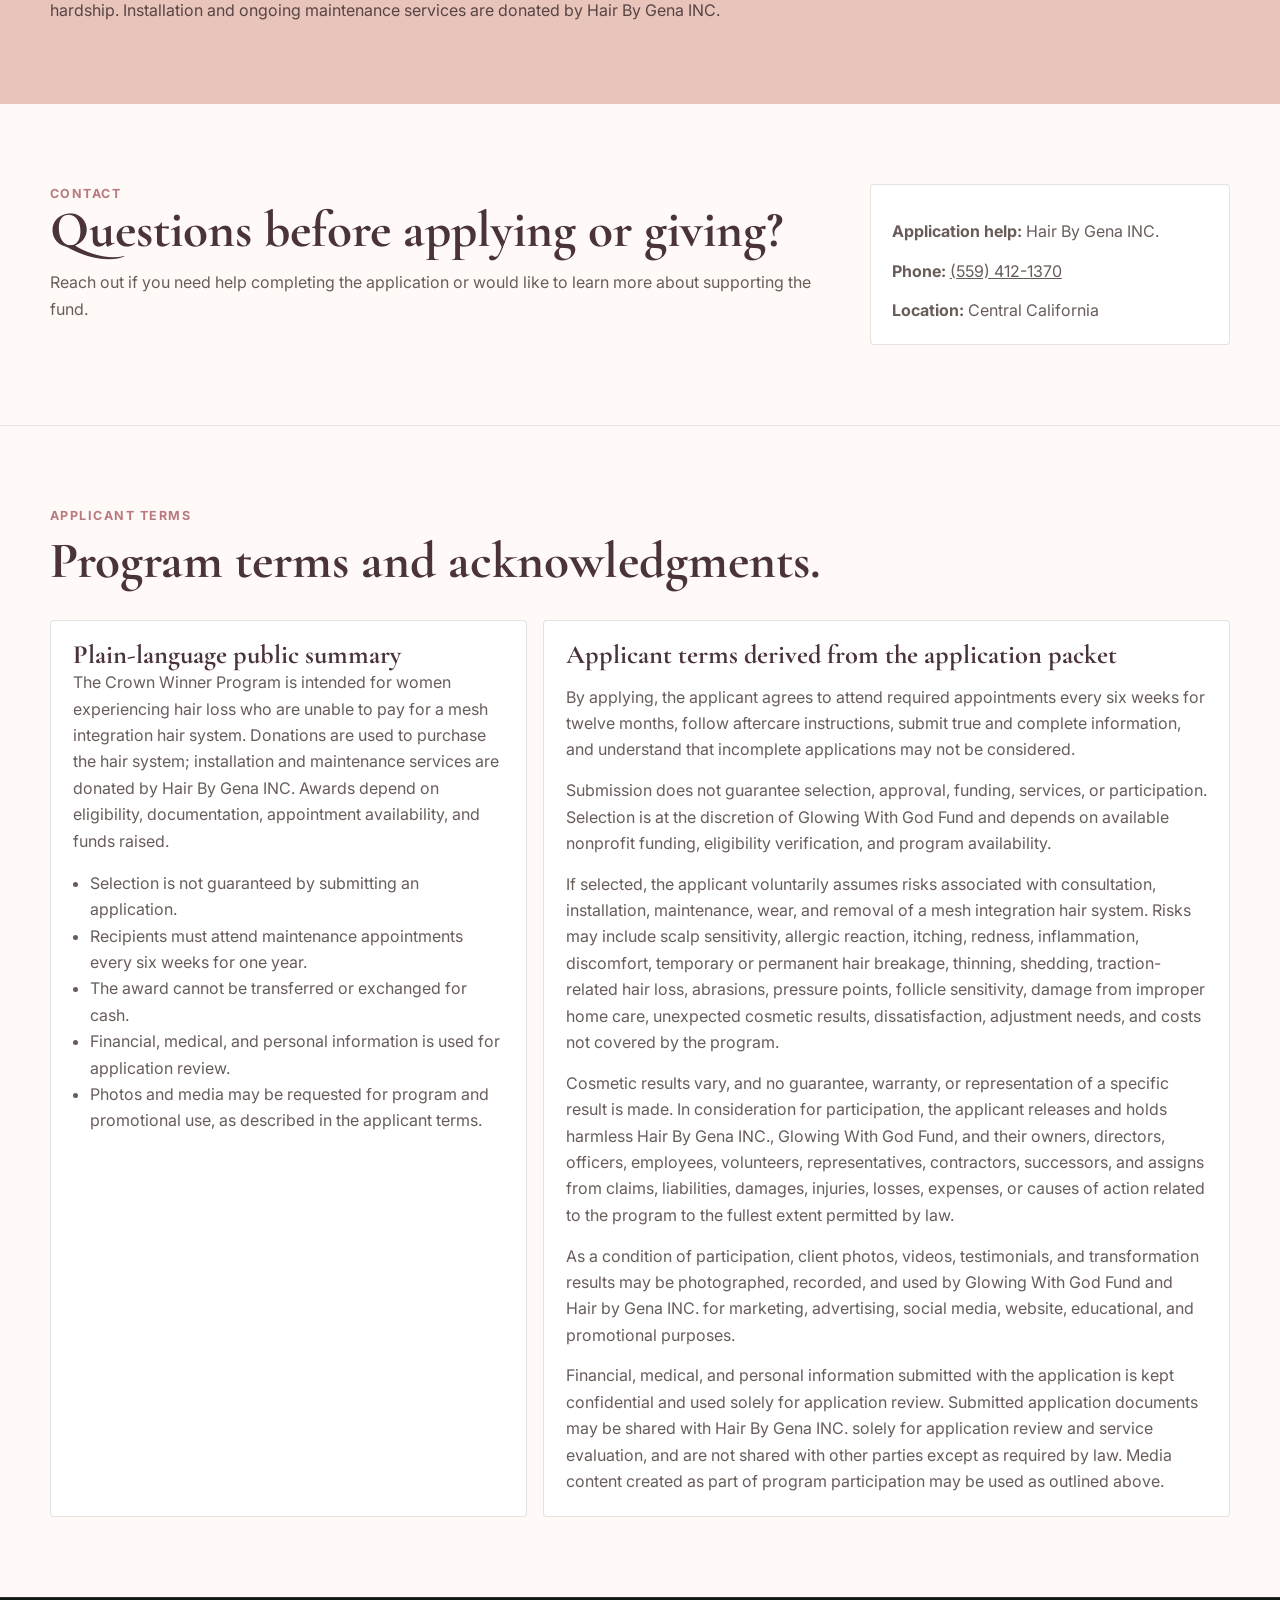
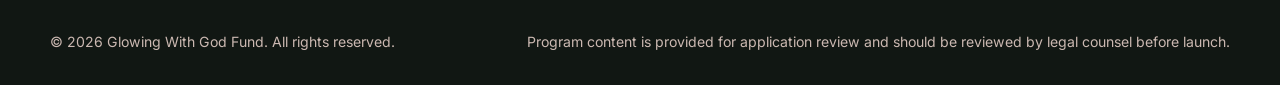
==== commit 8e9a4696: "Apply client content and form updates" ====
--- a/index.html
+++ b/index.html
@@ -6,7 +6,7 @@
     <title>Glowing With God Fund | Crown Winner Program</title>
     <meta
       name="description"
-      content="Glowing With God Fund helps women experiencing hair loss receive a sponsored mesh integration hair system, with installation and maintenance services personally donated."
+      content="Glowing With God Fund helps women experiencing hair loss receive a sponsored mesh integration hair system, with installation and maintenance services donated by Hair By Gena INC."
     />
     <link rel="preconnect" href="https://fonts.googleapis.com" />
     <link rel="preconnect" href="https://fonts.gstatic.com" crossorigin />
@@ -51,7 +51,7 @@
           <p class="lead">
             The Glowing With God Fund provides selected applicants with a mesh integration hair
             system at no cost, based on financial need and available funding. Installation and one
-            year of maintenance services are personally donated by Regina Barbato.
+            year of maintenance services are donated by Hair By Gena INC.
           </p>
           <div class="hero-actions">
             <a class="button primary" href="#apply">Apply for Sponsorship</a>
@@ -66,7 +66,7 @@
           </div>
           <div class="divider"></div>
           <p>
-            Regina Barbato personally donates installation and maintenance services for selected
+            Hair By Gena INC. donates installation and maintenance services for selected
             recipients. Submission does not guarantee selection.
           </p>
         </div>
@@ -106,7 +106,7 @@
               contribute?" Then, as funds become available, we can provide a hair system to someone
               who is less fortunate and unable to afford this life-changing service on their own.
               Through this program, donated funds can purchase the hair system itself, while I
-              personally donate the installation and maintenance services for one full year at no cost
+              Hair By Gena INC. donates the installation and maintenance services for one full year at no cost
               to the recipient.
             </p>
             <p>
@@ -121,6 +121,30 @@
               prayer is that together, as a community, we can bring hope, dignity, confidence, and
               restoration to those who need it most, one crown at a time.
             </p>
+          </div>
+        </div>
+      </section>
+
+      <section class="section honor-section" id="honor">
+        <div class="honor-card">
+          <figure>
+            <img src="assets/judge-frank-caprio.jpg" alt="Judge Frank Caprio with quote about kindness" />
+          </figure>
+          <div>
+            <p class="section-kicker">In Honor</p>
+            <h2>Inspired by a legacy of kindness.</h2>
+            <blockquote>
+              <p>
+                "My nonprofit is in honor of Judge Frank Caprio and his mother's nonprofit, THE
+                FILOMENA FUND. May your legacy live on! Thank you, for all the lives you impacted
+                with your kindness!"
+              </p>
+              <cite>
+                Regina Barbato<br />
+                Owner/founder<br />
+                HAIRBYGENA INC / GLOWING WITH GOD FUND
+              </cite>
+            </blockquote>
           </div>
         </div>
       </section>
@@ -142,12 +166,12 @@
           <article>
             <span>03</span>
             <h3>Consult</h3>
-            <p>To determine if the applicant is a Candidate for mesh integration.</p>
+            <p>The recipient signs a written agreement with all terms and service details for the winning process.</p>
           </article>
           <article>
             <span>04</span>
             <h3>Receive Care</h3>
-            <p>Recipients attend required appointments every six weeks for donated installation and maintenance services over twelve months.</p>
+            <p>Initial installation is received and continued care begins.</p>
           </article>
         </div>
       </section>
@@ -171,7 +195,7 @@
           class="application-form"
           id="application-form"
           data-s3-upload-base-url="https://glowingwithgodfund-applications.s3.us-west-1.amazonaws.com/applications"
-          data-google-sheets-endpoint="https://script.google.com/macros/s/AKfycbxCBGn1IDgrvnoCmrxVELpJODZOUtikKMqw_ncCc3iwYHxm-KV1kIiJFNYVpX8Do4hw/exec"
+          data-google-sheets-endpoint="https://script.google.com/macros/s/AKfycbwYyRjHKALWbnoQg5buRMEi2TlAPR4SBniHQuC7204_vyjGUtKE6cWrwjGCeaVmQNvhZw/exec"
           method="post"
           enctype="multipart/form-data"
         >
@@ -200,6 +224,23 @@
           </fieldset>
 
           <fieldset>
+            <legend>Occupation / Work Information</legend>
+            <div class="form-grid two">
+              <label>Occupation or role <input type="text" name="occupation" autocomplete="organization-title" /></label>
+              <label>Business or employer name <input type="text" name="employer_name" autocomplete="organization" /></label>
+              <label class="wide">Business address <input type="text" name="employer_address" /></label>
+              <label>Business phone <input type="tel" name="employer_phone" /></label>
+              <label>Business city <input type="text" name="employer_city" /></label>
+              <label>Business state <input type="text" name="employer_state" maxlength="2" /></label>
+              <label>Business zip <input type="text" name="employer_zip" /></label>
+            </div>
+            <label class="initial-line">
+              Initial to give Glowing With God Fund permission to verify employment
+              <input type="text" name="employment_verification_initials" maxlength="6" required />
+            </label>
+          </fieldset>
+
+          <fieldset>
             <legend>Hair Loss Background</legend>
             <div class="check-group">
               <p>Please describe your hair loss condition. Check all that apply.</p>
@@ -257,6 +298,8 @@
               <label><input type="checkbox" required /> I certify that the information submitted is true and complete.</label>
               <label><input type="checkbox" required /> I understand incomplete applications may not be considered.</label>
               <label><input type="checkbox" required /> I understand application submission does not guarantee selection, approval, funding, services, or participation.</label>
+              <label><input type="checkbox" required /> I give Glowing With God Fund permission to share my submitted application documents with Hair By Gena INC. solely for application review and service evaluation.</label>
+              <label><input type="checkbox" required /> I understand my submitted documents are kept confidential and are not shared with any parties other than Hair By Gena INC. for the purposes described in this application.</label>
               <label><input type="checkbox" required /> I have reviewed the applicant terms, including assumption of risk, release of liability, media use, and privacy language.</label>
             </div>
             <div class="form-grid three">
@@ -279,8 +322,8 @@
           <h2>Help sponsor one crown at a time.</h2>
           <p>
             Your gift helps purchase the sponsored hair system for a woman experiencing hair loss
-            and financial hardship. Installation and ongoing maintenance services are personally
-            donated by Regina Barbato.
+            and financial hardship. Installation and ongoing maintenance services are donated by
+            Hair By Gena INC.
           </p>
         </div>
         <a class="button primary" href="#contact">Contact Us to Give</a>
@@ -296,8 +339,7 @@
           </p>
         </div>
         <div class="contact-card">
-          <p><strong>Application help:</strong> Regina Barbato, founder</p>
-          <p><strong>Also known as:</strong> Hair By Gena INC.</p>
+          <p><strong>Application help:</strong> Hair By Gena INC.</p>
           <p><strong>Phone:</strong> <a href="tel:+15594121370">(559) 412-1370</a></p>
           <p><strong>Location:</strong> Central California</p>
         </div>
@@ -312,7 +354,7 @@
             <p>
               The Crown Winner Program is intended for women experiencing hair loss who are unable to
               pay for a mesh integration hair system. Donations are used to purchase the hair system;
-              installation and maintenance services are personally donated by Regina Barbato. Awards
+              installation and maintenance services are donated by Hair By Gena INC. Awards
               depend on eligibility, documentation, appointment availability, and funds raised.
             </p>
             <ul>
@@ -347,7 +389,7 @@
             <p>
               Cosmetic results vary, and no guarantee, warranty, or representation of a specific
               result is made. In consideration for participation, the applicant releases and holds
-              harmless Hair by Gena INC., Glowing With God Fund, and their owners, directors,
+              harmless Hair By Gena INC., Glowing With God Fund, and their owners, directors,
               officers, employees, volunteers, representatives, contractors, successors, and assigns
               from claims, liabilities, damages, injuries, losses, expenses, or causes of action
               related to the program to the fullest extent permitted by law.
@@ -360,8 +402,10 @@
             </p>
             <p>
               Financial, medical, and personal information submitted with the application is kept
-              confidential and used solely for application review. Media content created as part of
-              program participation may be used as outlined above.
+              confidential and used solely for application review. Submitted application documents
+              may be shared with Hair By Gena INC. solely for application review and service
+              evaluation, and are not shared with other parties except as required by law. Media
+              content created as part of program participation may be used as outlined above.
             </p>
           </article>
         </div>
--- a/styles.css
+++ b/styles.css
@@ -337,6 +337,50 @@
   color: var(--muted);
 }
 
+.honor-section {
+  padding-top: 0;
+}
+
+.honor-card {
+  display: grid;
+  grid-template-columns: minmax(260px, 380px) minmax(0, 1fr);
+  gap: 2rem;
+  align-items: center;
+  padding: 1.4rem;
+  background: rgba(251, 244, 239, 0.07);
+  border: 1px solid var(--dark-line);
+  border-radius: 4px;
+  box-shadow: var(--shadow);
+}
+
+.honor-card figure {
+  margin: 0;
+}
+
+.honor-card img {
+  width: 100%;
+  border: 1px solid var(--line);
+  border-radius: 3px;
+}
+
+.honor-card h2 {
+  margin-top: 0.45rem;
+}
+
+.honor-card blockquote {
+  display: grid;
+  gap: 1rem;
+  margin: 1.2rem 0 0;
+  color: var(--muted);
+}
+
+.honor-card cite {
+  color: var(--rose);
+  font-style: normal;
+  font-weight: 700;
+  line-height: 1.5;
+}
+
 .work-band,
 .donate-band {
   width: 100%;
@@ -717,6 +761,7 @@
 @media (max-width: 980px) {
   .hero,
   .story-grid,
+  .honor-card,
   .split-section,
   .terms-grid,
   .donate-band,
